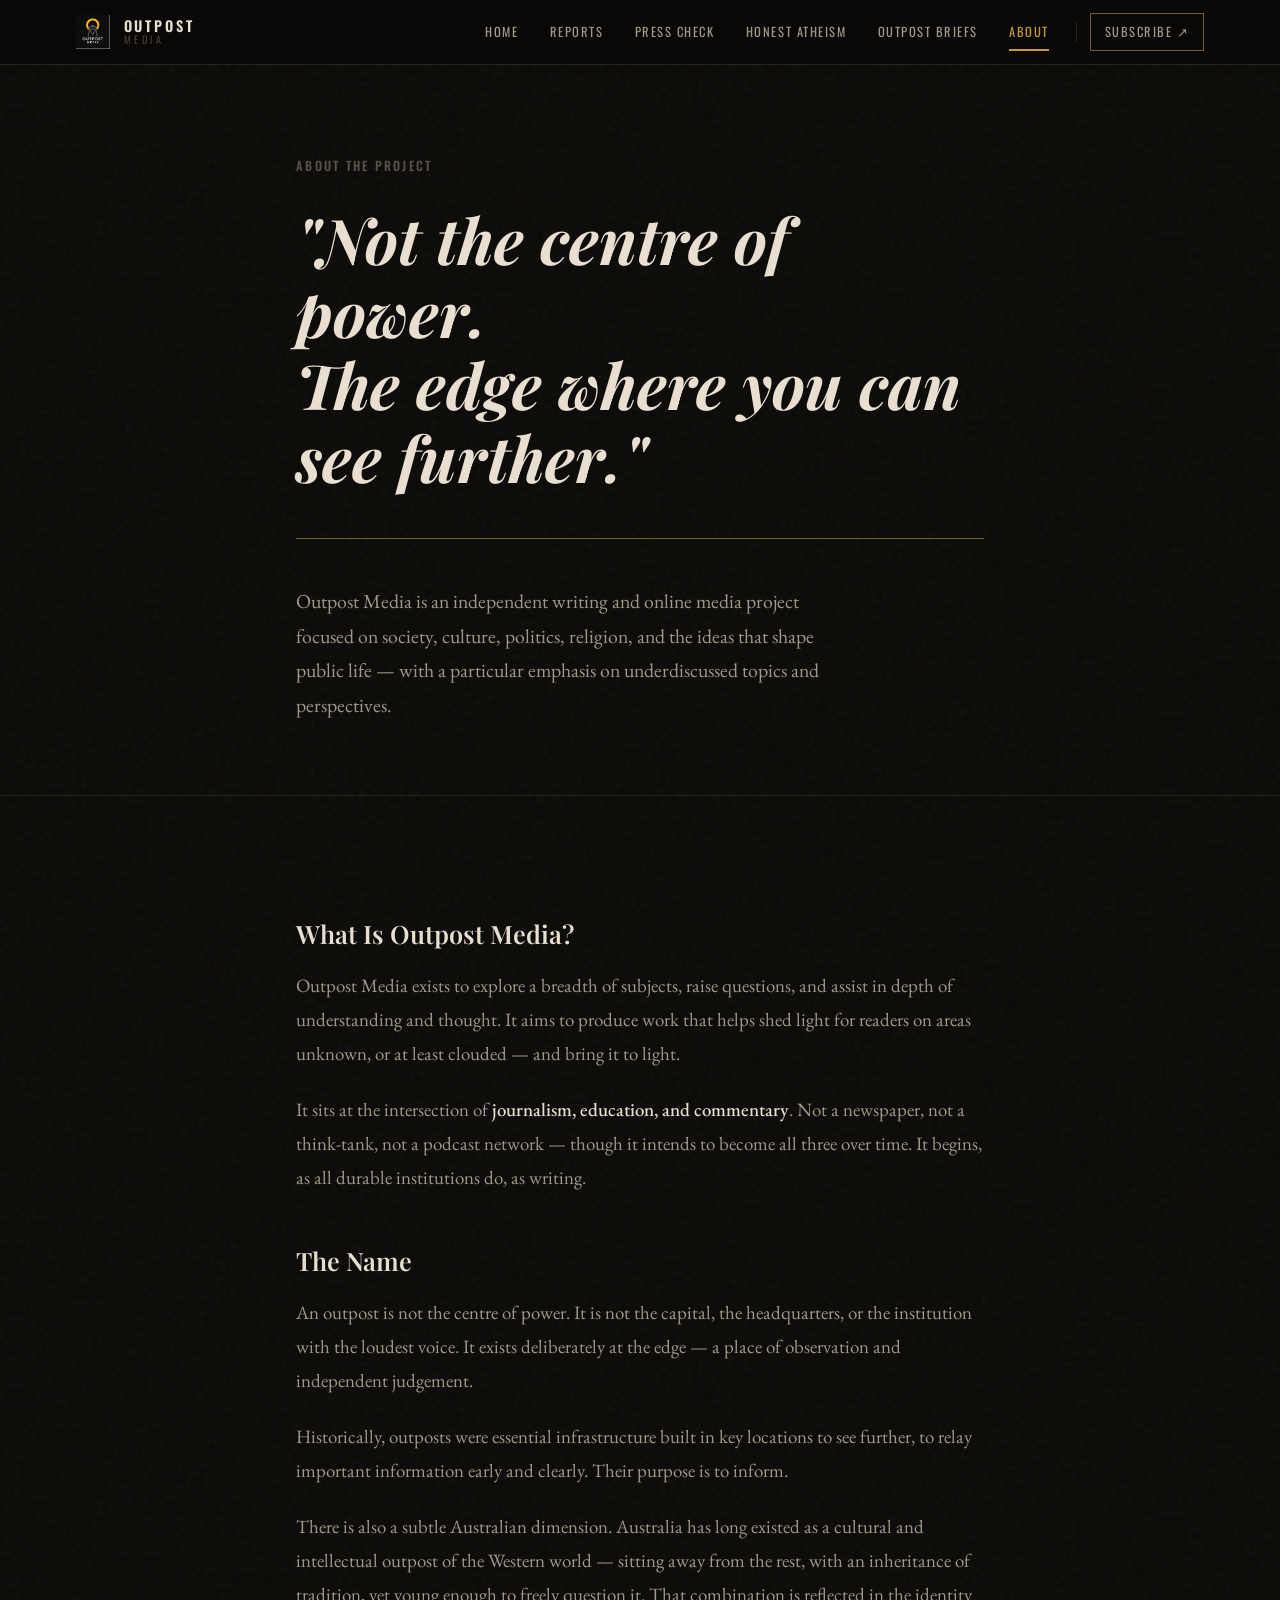
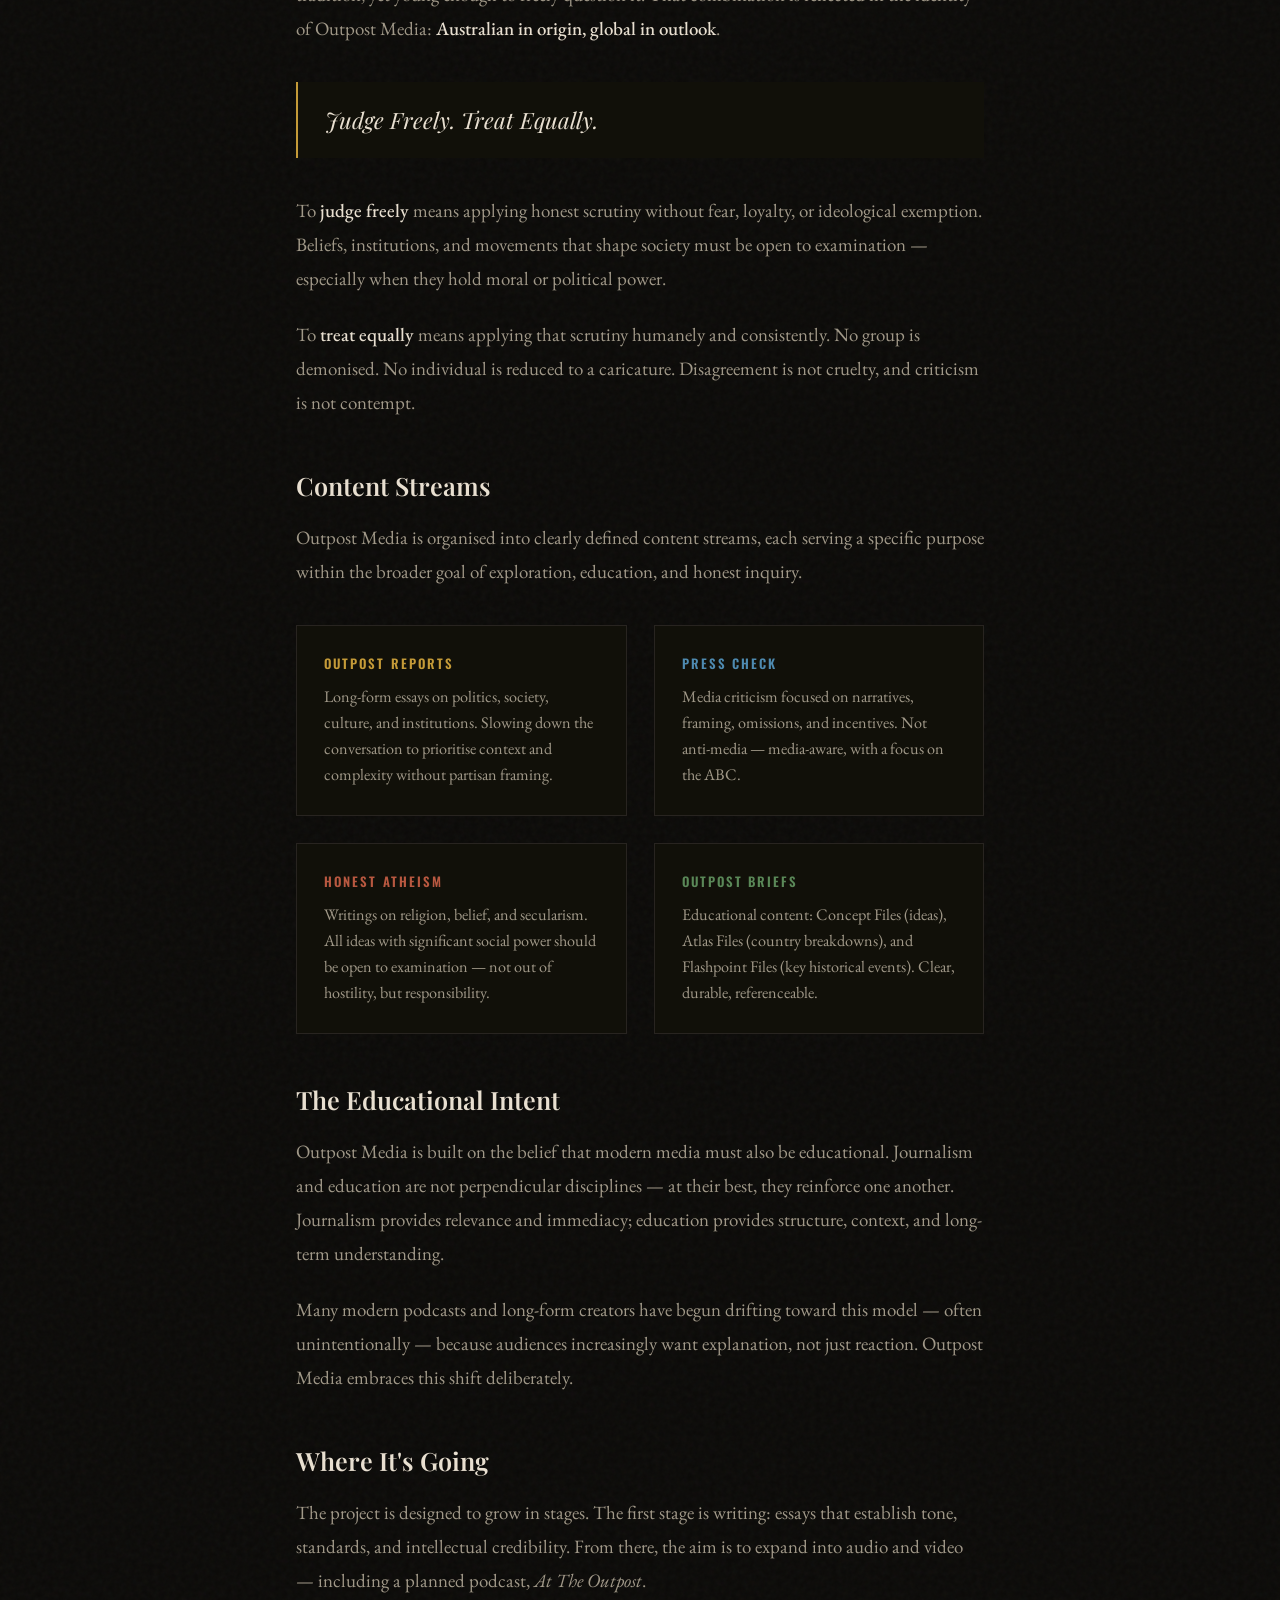
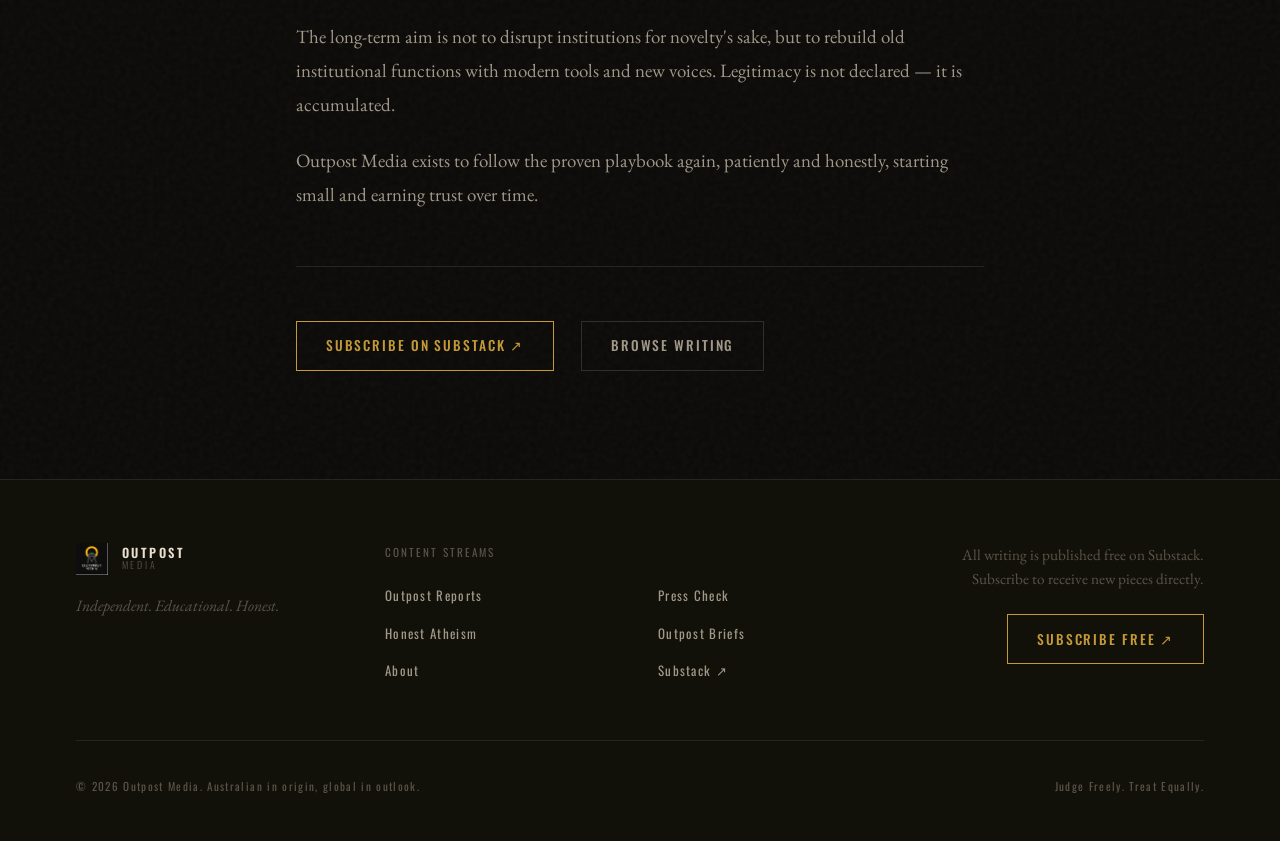
==== about.html @ ff12e026 "Add files via upload" ====
<!DOCTYPE html>
<html lang="en">
<head>
  <meta charset="UTF-8">
  <meta name="viewport" content="width=device-width, initial-scale=1.0">
  <title>About — Outpost Media</title>
  <meta name="description" content="Outpost Media is an independent Australian writing project at the intersection of journalism, education, and commentary.">
  <link rel="icon" href="logo.png" type="image/png">
  <link rel="stylesheet" href="style.css">
</head>
<body data-page="about">

  <header id="site-nav"></header>

  <!-- ── ABOUT HERO ── -->
  <section class="about-hero">
    <div class="content-container">
      <p class="eyebrow fade-up" style="margin-bottom:1.5rem">About the Project</p>
      <h1 class="fade-up fade-up-1">"Not the centre of power.<br>The edge where you can<br>see further."</h1>
      <hr class="rule rule-gold fade-up fade-up-2">
      <p class="fade-up fade-up-2" style="font-size:1.1rem;color:var(--text-dim);line-height:1.75;max-width:560px">
        Outpost Media is an independent writing and online media project focused on society, culture, politics, religion, and the ideas that shape public life — with a particular emphasis on underdiscussed topics and perspectives.
      </p>
    </div>
  </section>

  <!-- ── ABOUT BODY ── -->
  <article class="about-body">
    <div class="content-container">

      <h2>What Is Outpost Media?</h2>
      <p>
        Outpost Media exists to explore a breadth of subjects, raise questions, and assist in depth of understanding and thought. It aims to produce work that helps shed light for readers on areas unknown, or at least clouded — and bring it to light.
      </p>
      <p>
        It sits at the intersection of <strong>journalism, education, and commentary</strong>. Not a newspaper, not a think-tank, not a podcast network — though it intends to become all three over time. It begins, as all durable institutions do, as writing.
      </p>

      <h2>The Name</h2>
      <p>
        An outpost is not the centre of power. It is not the capital, the headquarters, or the institution with the loudest voice. It exists deliberately at the edge — a place of observation and independent judgement.
      </p>
      <p>
        Historically, outposts were essential infrastructure built in key locations to see further, to relay important information early and clearly. Their purpose is to inform.
      </p>
      <p>
        There is also a subtle Australian dimension. Australia has long existed as a cultural and intellectual outpost of the Western world — sitting away from the rest, with an inheritance of tradition, yet young enough to freely question it. That combination is reflected in the identity of Outpost Media: <strong>Australian in origin, global in outlook</strong>.
      </p>

      <div class="about-principle">
        <p>Judge Freely. Treat Equally.</p>
      </div>

      <p>
        To <strong>judge freely</strong> means applying honest scrutiny without fear, loyalty, or ideological exemption. Beliefs, institutions, and movements that shape society must be open to examination — especially when they hold moral or political power.
      </p>
      <p>
        To <strong>treat equally</strong> means applying that scrutiny humanely and consistently. No group is demonised. No individual is reduced to a caricature. Disagreement is not cruelty, and criticism is not contempt.
      </p>

      <h2>Content Streams</h2>
      <p>Outpost Media is organised into clearly defined content streams, each serving a specific purpose within the broader goal of exploration, education, and honest inquiry.</p>

      <div class="about-streams-grid">
        <div class="about-stream-card">
          <h3 style="color:var(--reports)">Outpost Reports</h3>
          <p>Long-form essays on politics, society, culture, and institutions. Slowing down the conversation to prioritise context and complexity without partisan framing.</p>
        </div>
        <div class="about-stream-card">
          <h3 style="color:var(--presscheck)">Press Check</h3>
          <p>Media criticism focused on narratives, framing, omissions, and incentives. Not anti-media — media-aware, with a focus on the ABC.</p>
        </div>
        <div class="about-stream-card">
          <h3 style="color:var(--atheism)">Honest Atheism</h3>
          <p>Writings on religion, belief, and secularism. All ideas with significant social power should be open to examination — not out of hostility, but responsibility.</p>
        </div>
        <div class="about-stream-card">
          <h3 style="color:var(--briefs)">Outpost Briefs</h3>
          <p>Educational content: Concept Files (ideas), Atlas Files (country breakdowns), and Flashpoint Files (key historical events). Clear, durable, referenceable.</p>
        </div>
      </div>

      <h2>The Educational Intent</h2>
      <p>
        Outpost Media is built on the belief that modern media must also be educational. Journalism and education are not perpendicular disciplines — at their best, they reinforce one another. Journalism provides relevance and immediacy; education provides structure, context, and long-term understanding.
      </p>
      <p>
        Many modern podcasts and long-form creators have begun drifting toward this model — often unintentionally — because audiences increasingly want explanation, not just reaction. Outpost Media embraces this shift deliberately.
      </p>

      <h2>Where It's Going</h2>
      <p>
        The project is designed to grow in stages. The first stage is writing: essays that establish tone, standards, and intellectual credibility. From there, the aim is to expand into audio and video — including a planned podcast, <em>At The Outpost</em>.
      </p>
      <p>
        The long-term aim is not to disrupt institutions for novelty's sake, but to rebuild old institutional functions with modern tools and new voices. Legitimacy is not declared — it is accumulated.
      </p>
      <p>
        Outpost Media exists to follow the proven playbook again, patiently and honestly, starting small and earning trust over time.
      </p>

      <hr class="rule" style="margin:3rem 0">

      <div style="display:flex;gap:1.5rem;flex-wrap:wrap">
        <a href="https://outpostmedia.substack.com" class="btn btn-gold" target="_blank" rel="noopener">Subscribe on Substack ↗</a>
        <a href="index.html" class="btn">Browse Writing</a>
      </div>

    </div>
  </article>

  <footer id="site-footer"></footer>

  <script src="app.js"></script>
</body>
</html>
---- style.css ----
@import url('https://fonts.googleapis.com/css2?family=Playfair+Display:ital,wght@0,400;0,600;0,700;0,900;1,400;1,600&family=EB+Garamond:ital,wght@0,400;0,500;1,400&family=Oswald:wght@300;400;500;600&display=swap');

/* ============================
   CSS CUSTOM PROPERTIES
   ============================ */
:root {
  --bg:           #0a0907;
  --surface:      #111009;
  --surface-2:    #18160e;
  --border:       #282420;
  --border-light: #332f28;

  --text:         #e8dfd0;
  --text-dim:     #a09888;
  --text-muted:   #5a5448;

  --gold:         #c49a38;
  --gold-light:   #e0b85a;
  --gold-dark:    #7a6020;

  /* Stream accent colours */
  --reports:    #c49a38;
  --presscheck: #4e8ab0;
  --atheism:    #b85840;
  --briefs:     #5a8858;

  --font-display: 'Playfair Display', Georgia, serif;
  --font-body:    'EB Garamond', Georgia, serif;
  --font-ui:      'Oswald', 'Arial Narrow', sans-serif;

  --max-w: 1200px;
  --content-w: 760px;

  --transition: 0.22s ease;
}

/* ============================
   RESET & BASE
   ============================ */
*, *::before, *::after { box-sizing: border-box; margin: 0; padding: 0; }

html { font-size: 18px; scroll-behavior: smooth; }

body {
  background: var(--bg);
  color: var(--text);
  font-family: var(--font-body);
  font-size: 1rem;
  line-height: 1.7;
  -webkit-font-smoothing: antialiased;
  min-height: 100vh;
  /* Subtle grain texture */
  background-image: url("data:image/svg+xml,%3Csvg viewBox='0 0 256 256' xmlns='http://www.w3.org/2000/svg'%3E%3Cfilter id='noise'%3E%3CfeTurbulence type='fractalNoise' baseFrequency='0.9' numOctaves='4' stitchTiles='stitch'/%3E%3C/filter%3E%3Crect width='100%25' height='100%25' filter='url(%23noise)' opacity='0.04'/%3E%3C/svg%3E");
}

a { color: inherit; text-decoration: none; transition: color var(--transition); }
img { display: block; max-width: 100%; }
ul { list-style: none; }

/* ============================
   UTILITY
   ============================ */
.container { max-width: var(--max-w); margin: 0 auto; padding: 0 2rem; }
.content-container { max-width: var(--content-w); margin: 0 auto; padding: 0 2rem; }

.eyebrow {
  font-family: var(--font-ui);
  font-size: 0.7rem;
  font-weight: 500;
  letter-spacing: 0.18em;
  text-transform: uppercase;
  color: var(--text-muted);
}

.rule { border: none; border-top: 1px solid var(--border); margin: 2.5rem 0; }
.rule-gold { border-color: var(--gold-dark); }

.stream-tag {
  font-family: var(--font-ui);
  font-size: 0.65rem;
  font-weight: 500;
  letter-spacing: 0.14em;
  text-transform: uppercase;
  padding: 0.25rem 0.6rem;
  border: 1px solid currentColor;
  display: inline-block;
}

.btn {
  font-family: var(--font-ui);
  font-size: 0.75rem;
  font-weight: 500;
  letter-spacing: 0.14em;
  text-transform: uppercase;
  padding: 0.7rem 1.6rem;
  border: 1px solid var(--border-light);
  color: var(--text-dim);
  display: inline-block;
  transition: all var(--transition);
  cursor: pointer;
  background: none;
}
.btn:hover { border-color: var(--gold); color: var(--gold); }

.btn-gold {
  border-color: var(--gold);
  color: var(--gold);
}
.btn-gold:hover { background: var(--gold); color: var(--bg); }

/* ============================
   NAVIGATION
   ============================ */
#site-nav {
  position: sticky;
  top: 0;
  z-index: 100;
  background: rgba(10, 9, 7, 0.94);
  backdrop-filter: blur(12px);
  -webkit-backdrop-filter: blur(12px);
  border-bottom: 1px solid var(--border);
}

.nav-inner {
  display: flex;
  align-items: center;
  justify-content: space-between;
  height: 64px;
  max-width: var(--max-w);
  margin: 0 auto;
  padding: 0 2rem;
}

.nav-logo {
  display: flex;
  align-items: center;
  gap: 0.75rem;
  flex-shrink: 0;
}

.nav-logo img {
  height: 34px;
  width: auto;
}

.nav-wordmark {
  font-family: var(--font-ui);
  font-size: 0.8rem;
  font-weight: 600;
  letter-spacing: 0.2em;
  text-transform: uppercase;
  color: var(--text);
  line-height: 1.1;
}
.nav-wordmark span {
  display: block;
  font-weight: 300;
  letter-spacing: 0.35em;
  font-size: 0.58rem;
  color: var(--text-muted);
}

.nav-links {
  display: flex;
  align-items: center;
  gap: 0.25rem;
}

.nav-links a {
  font-family: var(--font-ui);
  font-size: 0.7rem;
  font-weight: 400;
  letter-spacing: 0.12em;
  text-transform: uppercase;
  color: var(--text-dim);
  padding: 0.4rem 0.75rem;
  transition: color var(--transition);
  position: relative;
}
.nav-links a:hover,
.nav-links a.active { color: var(--gold); }

.nav-links a.active::after {
  content: '';
  position: absolute;
  bottom: -1px;
  left: 0.75rem;
  right: 0.75rem;
  height: 2px;
  background: var(--gold);
}

.nav-divider {
  width: 1px;
  height: 20px;
  background: var(--border);
  margin: 0 0.5rem;
}

.nav-substack {
  font-family: var(--font-ui);
  font-size: 0.65rem;
  font-weight: 500;
  letter-spacing: 0.14em;
  text-transform: uppercase;
  color: var(--gold);
  border: 1px solid var(--gold-dark);
  padding: 0.35rem 0.9rem;
  transition: all var(--transition);
}
.nav-substack:hover { background: var(--gold); color: var(--bg); }

/* Mobile nav */
.nav-hamburger {
  display: none;
  flex-direction: column;
  gap: 5px;
  cursor: pointer;
  padding: 0.5rem;
  background: none;
  border: none;
}
.nav-hamburger span {
  display: block;
  width: 22px;
  height: 1.5px;
  background: var(--text-dim);
  transition: all var(--transition);
}

.nav-mobile {
  display: none;
  flex-direction: column;
  border-top: 1px solid var(--border);
  padding: 1rem 2rem;
  background: var(--bg);
}
.nav-mobile a {
  font-family: var(--font-ui);
  font-size: 0.8rem;
  letter-spacing: 0.12em;
  text-transform: uppercase;
  color: var(--text-dim);
  padding: 0.7rem 0;
  border-bottom: 1px solid var(--border);
  display: block;
  transition: color var(--transition);
}
.nav-mobile a:hover { color: var(--gold); }
.nav-mobile.open { display: flex; }

@media (max-width: 860px) {
  .nav-links, .nav-divider, .nav-substack { display: none; }
  .nav-hamburger { display: flex; }
}

/* ============================
   PAGE HEADER (stream pages)
   ============================ */
.page-header {
  padding: 5rem 0 3.5rem;
  border-bottom: 1px solid var(--border);
  position: relative;
  overflow: hidden;
}

.page-header::before {
  content: '';
  position: absolute;
  top: 0; left: 0; right: 0; bottom: 0;
  background: radial-gradient(ellipse 60% 100% at 80% 50%, rgba(196, 154, 56, 0.06) 0%, transparent 70%);
  pointer-events: none;
}

.page-header .stream-color-bar {
  width: 3px;
  height: 48px;
  margin-bottom: 1.5rem;
}

.page-header h1 {
  font-family: var(--font-display);
  font-size: clamp(2.2rem, 5vw, 3.5rem);
  font-weight: 700;
  line-height: 1.1;
  margin-bottom: 1rem;
  color: var(--text);
}

.page-header p {
  font-size: 1.05rem;
  color: var(--text-dim);
  max-width: 560px;
  line-height: 1.6;
}

/* ============================
   HERO (homepage)
   ============================ */
.hero {
  padding: 4rem 0 0;
  border-bottom: 1px solid var(--border);
  position: relative;
  overflow: hidden;
}

.hero::before {
  content: '';
  position: absolute;
  top: 0; left: 0; right: 0; bottom: 0;
  background:
    radial-gradient(ellipse 50% 80% at 90% 40%, rgba(196, 154, 56, 0.07) 0%, transparent 70%),
    radial-gradient(ellipse 30% 50% at 10% 80%, rgba(196, 154, 56, 0.04) 0%, transparent 60%);
  pointer-events: none;
}

.hero-inner {
  display: grid;
  grid-template-columns: 1fr 1fr;
  gap: 4rem;
  align-items: end;
  padding-bottom: 3.5rem;
}

.hero-text {}

.hero-date {
  font-family: var(--font-ui);
  font-size: 0.65rem;
  letter-spacing: 0.2em;
  text-transform: uppercase;
  color: var(--text-muted);
  margin-bottom: 1.5rem;
  display: flex;
  align-items: center;
  gap: 1rem;
}
.hero-date::before {
  content: '';
  display: block;
  width: 24px;
  height: 1px;
  background: var(--gold);
}

.hero-headline {
  font-family: var(--font-display);
  font-size: clamp(2.4rem, 5vw, 4rem);
  font-weight: 700;
  line-height: 1.1;
  margin-bottom: 1.25rem;
  letter-spacing: -0.01em;
}

.hero-sub {
  font-size: 1.1rem;
  color: var(--text-dim);
  line-height: 1.65;
  max-width: 480px;
  margin-bottom: 2rem;
}

.hero-meta {
  display: flex;
  align-items: center;
  gap: 1.5rem;
  flex-wrap: wrap;
}

.hero-visual {
  position: relative;
  align-self: stretch;
  display: flex;
  align-items: flex-end;
  justify-content: center;
}

.hero-streams {
  display: flex;
  flex-direction: column;
  gap: 0.75rem;
  width: 100%;
}

.hero-stream-card {
  display: flex;
  align-items: center;
  gap: 1rem;
  padding: 1rem 1.25rem;
  border: 1px solid var(--border);
  background: var(--surface);
  transition: all var(--transition);
  cursor: pointer;
}
.hero-stream-card:hover {
  border-color: var(--border-light);
  background: var(--surface-2);
  transform: translateX(4px);
}

.hero-stream-dot {
  width: 8px;
  height: 8px;
  border-radius: 50%;
  flex-shrink: 0;
}

.hero-stream-label {
  font-family: var(--font-ui);
  font-size: 0.72rem;
  letter-spacing: 0.14em;
  text-transform: uppercase;
  color: var(--text-dim);
  flex: 1;
}

.hero-stream-count {
  font-family: var(--font-ui);
  font-size: 0.65rem;
  letter-spacing: 0.1em;
  color: var(--text-muted);
}

@media (max-width: 768px) {
  .hero-inner { grid-template-columns: 1fr; gap: 2.5rem; padding-bottom: 2.5rem; }
  .hero-visual { display: none; }
}

/* ============================
   ARTICLES GRID
   ============================ */
.articles-section { padding: 3.5rem 0; }

.section-header {
  display: flex;
  align-items: baseline;
  justify-content: space-between;
  margin-bottom: 2rem;
  padding-bottom: 1rem;
  border-bottom: 1px solid var(--border);
}

.section-title {
  font-family: var(--font-ui);
  font-size: 0.7rem;
  font-weight: 500;
  letter-spacing: 0.2em;
  text-transform: uppercase;
  color: var(--text-muted);
  display: flex;
  align-items: center;
  gap: 0.75rem;
}
.section-title::before {
  content: '';
  display: block;
  width: 18px;
  height: 1px;
}

.section-title.reports::before { background: var(--reports); }
.section-title.presscheck::before { background: var(--presscheck); }
.section-title.atheism::before { background: var(--atheism); }
.section-title.briefs::before { background: var(--briefs); }
.section-title.all::before { background: var(--gold); }

.section-link {
  font-family: var(--font-ui);
  font-size: 0.65rem;
  letter-spacing: 0.12em;
  text-transform: uppercase;
  color: var(--text-muted);
  transition: color var(--transition);
}
.section-link:hover { color: var(--gold); }

/* Article Cards */
.articles-grid {
  display: grid;
  grid-template-columns: repeat(3, 1fr);
  gap: 0;
  border: 1px solid var(--border);
}

.articles-grid.two-col {
  grid-template-columns: repeat(2, 1fr);
}

.article-card {
  padding: 1.75rem;
  border-right: 1px solid var(--border);
  border-bottom: 1px solid var(--border);
  transition: background var(--transition);
  display: flex;
  flex-direction: column;
}
.article-card:hover { background: var(--surface); }
.articles-grid .article-card:nth-child(3n) { border-right: none; }
.articles-grid.two-col .article-card:nth-child(2n) { border-right: none; }

.article-card-top {
  display: flex;
  align-items: center;
  justify-content: space-between;
  margin-bottom: 1rem;
}

.article-date {
  font-family: var(--font-ui);
  font-size: 0.6rem;
  letter-spacing: 0.12em;
  color: var(--text-muted);
  text-transform: uppercase;
}

.article-thumb {
  width: 100%;
  aspect-ratio: 16/9;
  object-fit: cover;
  margin-bottom: 1.25rem;
  filter: brightness(0.85) saturate(0.7);
  transition: filter var(--transition);
}
.article-card:hover .article-thumb { filter: brightness(0.95) saturate(0.85); }

.article-title {
  font-family: var(--font-display);
  font-size: 1.15rem;
  font-weight: 600;
  line-height: 1.3;
  color: var(--text);
  margin-bottom: 0.6rem;
  flex: 1;
  transition: color var(--transition);
}
.article-card:hover .article-title { color: var(--gold-light); }

.article-excerpt {
  font-size: 0.88rem;
  color: var(--text-dim);
  line-height: 1.6;
  margin-bottom: 1.25rem;
  display: -webkit-box;
  -webkit-line-clamp: 3;
  -webkit-box-orient: vertical;
  overflow: hidden;
}

.article-footer {
  display: flex;
  align-items: center;
  justify-content: space-between;
  margin-top: auto;
  padding-top: 1rem;
  border-top: 1px solid var(--border);
}

.article-read-link {
  font-family: var(--font-ui);
  font-size: 0.62rem;
  letter-spacing: 0.14em;
  text-transform: uppercase;
  color: var(--text-muted);
  transition: color var(--transition);
  display: flex;
  align-items: center;
  gap: 0.5rem;
}
.article-read-link::after { content: '→'; }
.article-card:hover .article-read-link { color: var(--gold); }

/* Large feature card (first on homepage) */
.article-card.featured {
  grid-column: 1 / -1;
  display: grid;
  grid-template-columns: 1fr 1fr;
  gap: 2rem;
  align-items: start;
  border-right: none;
}
.article-card.featured .article-thumb {
  aspect-ratio: 3/2;
  margin-bottom: 0;
}
.article-card.featured .article-title {
  font-size: 1.65rem;
}

/* Loading / Empty states */
.loading-state {
  grid-column: 1 / -1;
  padding: 3rem;
  text-align: center;
  color: var(--text-muted);
  font-family: var(--font-ui);
  font-size: 0.7rem;
  letter-spacing: 0.14em;
  text-transform: uppercase;
}

.loading-dots::after {
  content: '';
  animation: dots 1.4s infinite;
}
@keyframes dots {
  0%, 20%  { content: ''; }
  40%       { content: '.'; }
  60%       { content: '..'; }
  80%, 100% { content: '...'; }
}

@media (max-width: 900px) {
  .articles-grid { grid-template-columns: repeat(2, 1fr); }
  .articles-grid .article-card:nth-child(3n) { border-right: 1px solid var(--border); }
  .articles-grid .article-card:nth-child(2n) { border-right: none; }
  .article-card.featured { grid-template-columns: 1fr; }
  .article-card.featured .article-title { font-size: 1.3rem; }
}

@media (max-width: 560px) {
  .articles-grid, .articles-grid.two-col { grid-template-columns: 1fr; }
  .articles-grid .article-card { border-right: none; }
}

/* ============================
   STREAM PAGES - Full grid
   ============================ */
.stream-articles {
  padding: 3rem 0 5rem;
}

.stream-articles .articles-grid {
  grid-template-columns: repeat(2, 1fr);
}
.stream-articles .articles-grid .article-card:nth-child(3n) { border-right: 1px solid var(--border); }
.stream-articles .articles-grid .article-card:nth-child(2n) { border-right: none; }
.stream-articles .articles-grid .article-card { border-bottom: 1px solid var(--border); }

/* Outpost Briefs tabs */
.briefs-tabs {
  display: flex;
  gap: 0;
  border: 1px solid var(--border);
  margin-bottom: 2.5rem;
  border-bottom: none;
}

.briefs-tab {
  flex: 1;
  padding: 0.9rem 1rem;
  font-family: var(--font-ui);
  font-size: 0.7rem;
  font-weight: 500;
  letter-spacing: 0.14em;
  text-transform: uppercase;
  color: var(--text-muted);
  cursor: pointer;
  border: none;
  border-right: 1px solid var(--border);
  border-bottom: 2px solid transparent;
  background: var(--surface);
  text-align: center;
  transition: all var(--transition);
}
.briefs-tab:last-child { border-right: none; }
.briefs-tab:hover { color: var(--text-dim); background: var(--surface-2); }
.briefs-tab.active {
  color: var(--briefs);
  background: var(--bg);
  border-bottom-color: var(--briefs);
}

/* ============================
   HOMEPAGE STREAM SECTIONS
   ============================ */
.home-stream {
  padding: 3rem 0;
  border-bottom: 1px solid var(--border);
}
.home-stream:last-child { border-bottom: none; }

/* ============================
   ABOUT PAGE
   ============================ */
.about-hero {
  padding: 5rem 0 4rem;
  border-bottom: 1px solid var(--border);
}

.about-hero h1 {
  font-family: var(--font-display);
  font-size: clamp(2rem, 5vw, 3.5rem);
  font-weight: 700;
  line-height: 1.15;
  margin-bottom: 1.5rem;
  font-style: italic;
}

.about-body {
  padding: 4rem 0 6rem;
}

.about-body h2 {
  font-family: var(--font-display);
  font-size: 1.4rem;
  font-weight: 600;
  margin: 2.5rem 0 0.75rem;
  color: var(--text);
}

.about-body p {
  font-size: 1.05rem;
  line-height: 1.8;
  color: var(--text-dim);
  margin-bottom: 1.2rem;
}

.about-body strong { color: var(--text); font-weight: 500; }

.about-principle {
  border-left: 2px solid var(--gold);
  padding: 1rem 1.5rem;
  margin: 2rem 0;
  background: var(--surface);
}

.about-principle p {
  font-family: var(--font-display);
  font-size: 1.25rem;
  font-style: italic;
  color: var(--text);
  margin: 0;
}

.about-streams-grid {
  display: grid;
  grid-template-columns: repeat(2, 1fr);
  gap: 1.5rem;
  margin: 2rem 0;
}

.about-stream-card {
  padding: 1.5rem;
  border: 1px solid var(--border);
  background: var(--surface);
}

.about-stream-card h3 {
  font-family: var(--font-ui);
  font-size: 0.72rem;
  font-weight: 600;
  letter-spacing: 0.16em;
  text-transform: uppercase;
  margin-bottom: 0.5rem;
}

.about-stream-card p {
  font-size: 0.9rem;
  margin: 0;
  line-height: 1.6;
}

@media (max-width: 600px) {
  .about-streams-grid { grid-template-columns: 1fr; }
}

/* ============================
   FOOTER
   ============================ */
#site-footer {
  border-top: 1px solid var(--border);
  padding: 3.5rem 0 2.5rem;
  background: var(--surface);
}

.footer-inner {
  display: grid;
  grid-template-columns: 1fr 2fr 1fr;
  gap: 3rem;
  margin-bottom: 3rem;
}

.footer-brand {}

.footer-logo {
  display: flex;
  align-items: center;
  gap: 0.75rem;
  margin-bottom: 1rem;
}
.footer-logo img { height: 32px; }
.footer-logo-text {
  font-family: var(--font-ui);
  font-size: 0.7rem;
  font-weight: 600;
  letter-spacing: 0.2em;
  text-transform: uppercase;
  line-height: 1.1;
}
.footer-logo-text span {
  display: block;
  font-weight: 300;
  letter-spacing: 0.3em;
  font-size: 0.55rem;
  color: var(--text-muted);
}

.footer-tagline {
  font-size: 0.88rem;
  color: var(--text-muted);
  line-height: 1.6;
  font-style: italic;
}

.footer-links {}
.footer-links-title {
  font-family: var(--font-ui);
  font-size: 0.62rem;
  letter-spacing: 0.18em;
  text-transform: uppercase;
  color: var(--text-muted);
  margin-bottom: 1rem;
}
.footer-links ul {
  display: grid;
  grid-template-columns: 1fr 1fr;
  gap: 0.4rem 2rem;
}
.footer-links a {
  font-family: var(--font-ui);
  font-size: 0.72rem;
  letter-spacing: 0.1em;
  color: var(--text-dim);
  transition: color var(--transition);
}
.footer-links a:hover { color: var(--gold); }

.footer-substack {
  text-align: right;
}
.footer-substack p {
  font-size: 0.85rem;
  color: var(--text-muted);
  line-height: 1.6;
  margin-bottom: 1.25rem;
}

.footer-bottom {
  padding-top: 2rem;
  border-top: 1px solid var(--border);
  display: flex;
  align-items: center;
  justify-content: space-between;
}
.footer-bottom p {
  font-family: var(--font-ui);
  font-size: 0.62rem;
  letter-spacing: 0.12em;
  color: var(--text-muted);
}

@media (max-width: 768px) {
  .footer-inner { grid-template-columns: 1fr; gap: 2rem; }
  .footer-substack { text-align: left; }
  .footer-bottom { flex-direction: column; gap: 0.5rem; text-align: center; }
}

/* ============================
   ANIMATIONS
   ============================ */
@keyframes fadeUp {
  from { opacity: 0; transform: translateY(18px); }
  to   { opacity: 1; transform: translateY(0); }
}

.fade-up {
  animation: fadeUp 0.5s ease both;
}

.fade-up-1 { animation-delay: 0.05s; }
.fade-up-2 { animation-delay: 0.12s; }
.fade-up-3 { animation-delay: 0.2s; }
.fade-up-4 { animation-delay: 0.28s; }
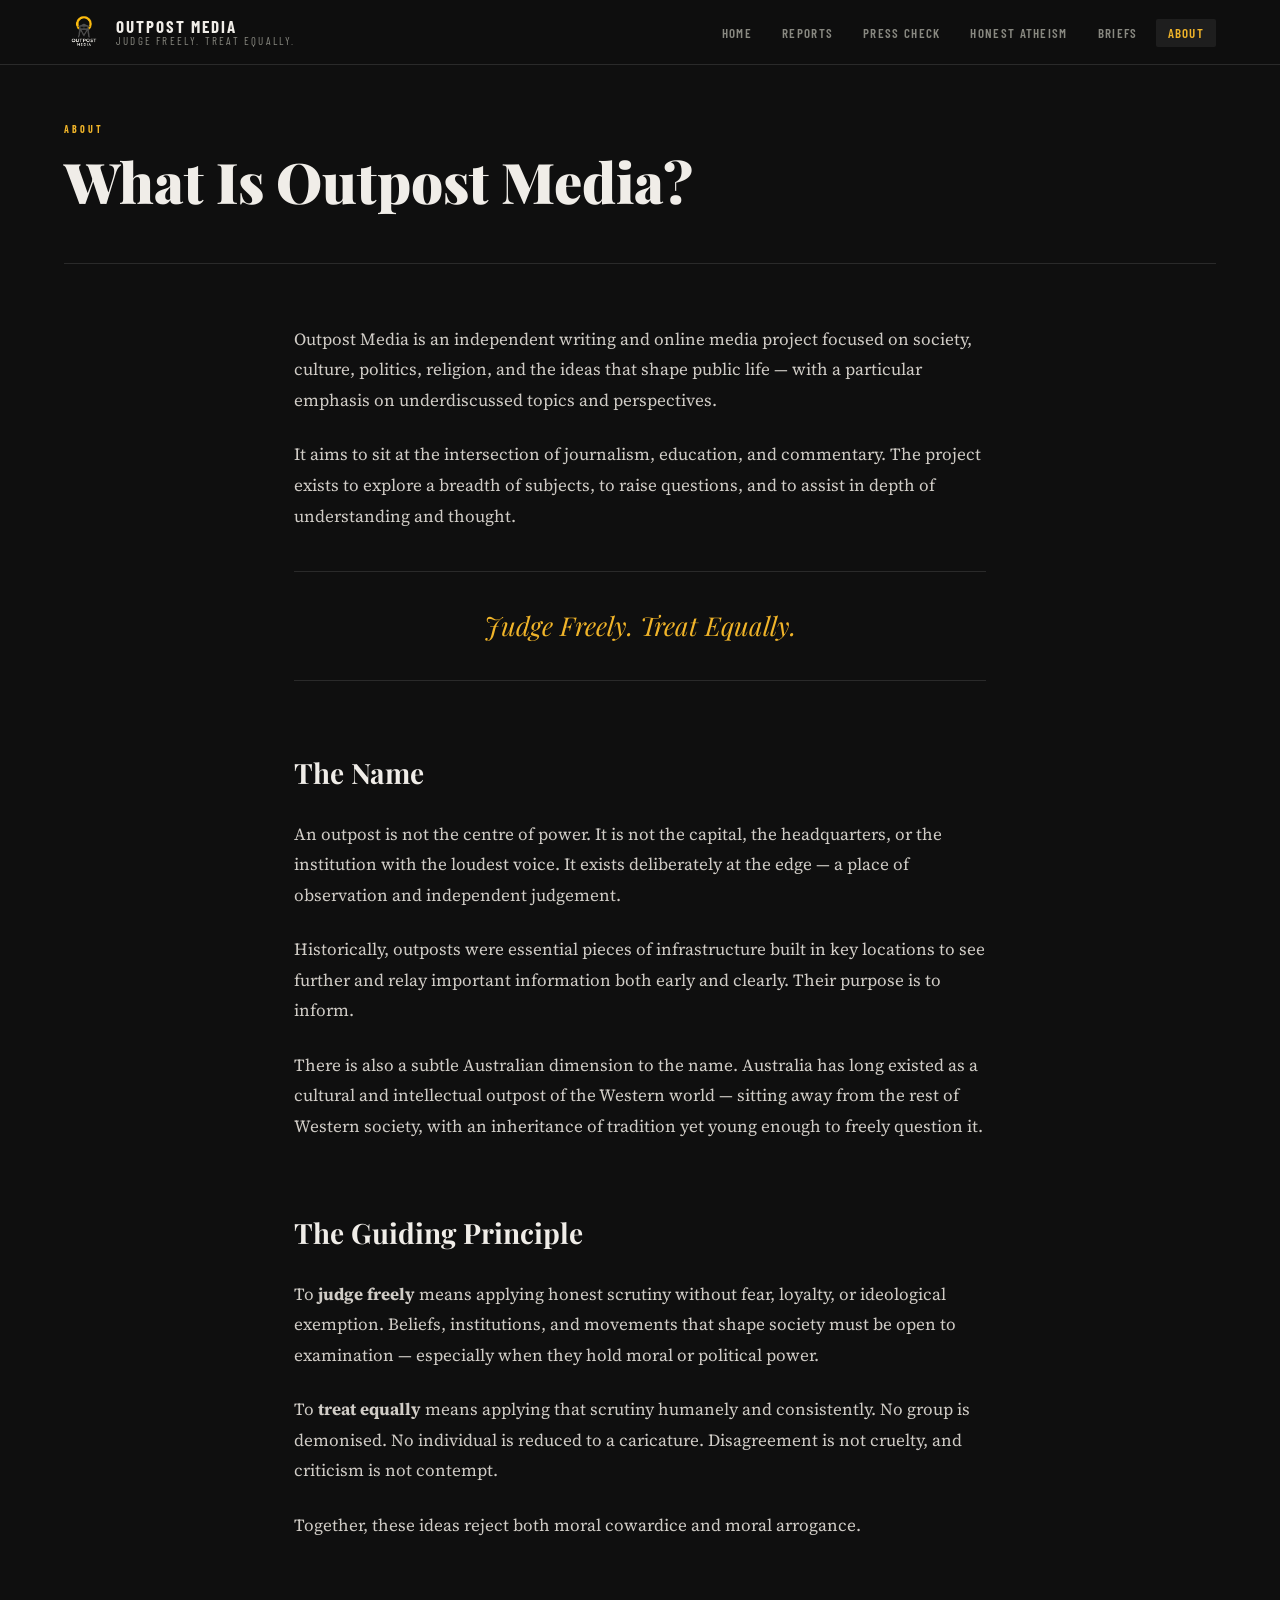
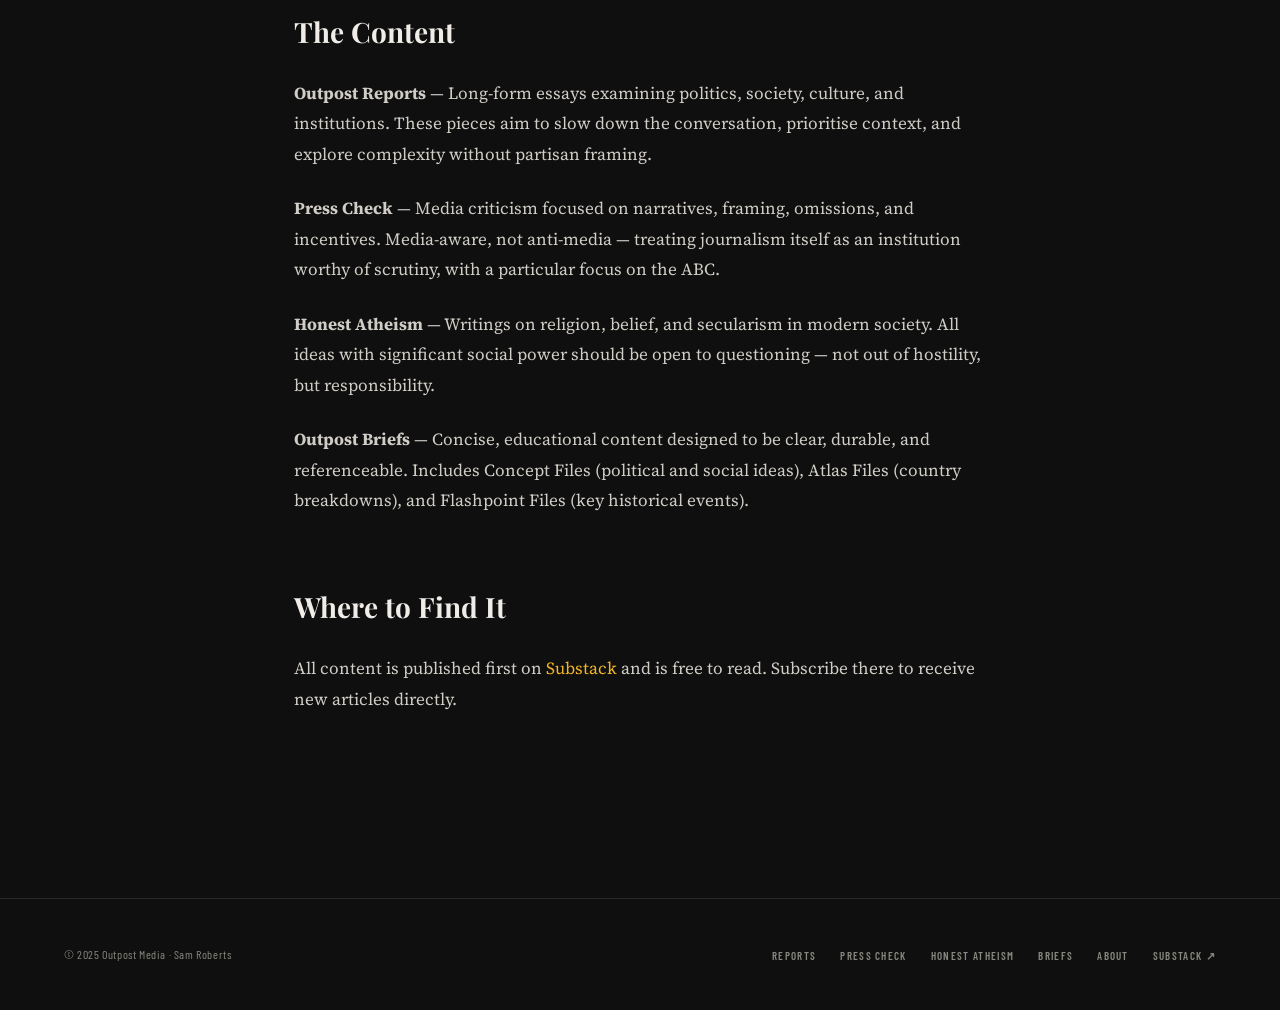
==== commit 5a19ddd8: "Add files via upload" ====
--- a/about.html
+++ b/about.html
@@ -4,113 +4,97 @@
   <meta charset="UTF-8">
   <meta name="viewport" content="width=device-width, initial-scale=1.0">
   <title>About — Outpost Media</title>
-  <meta name="description" content="Outpost Media is an independent Australian writing project at the intersection of journalism, education, and commentary.">
-  <link rel="icon" href="logo.png" type="image/png">
-  <link rel="stylesheet" href="style.css">
+  <meta name="description" content="Outpost Media is an independent Australian writing project. Australian in origin, global in outlook, deliberately independent in tone.">
+  <link rel="stylesheet" href="styles.css">
+  <link rel="icon" type="image/png" href="logo.png">
 </head>
 <body data-page="about">
 
-  <header id="site-nav"></header>
+  <nav class="site-nav">
+    <div class="nav-inner">
+      <a href="index.html" class="nav-logo">
+        <img src="logo.png" alt="Outpost Media">
+        <div class="nav-logo-text">
+          Outpost Media
+          <span>Judge Freely. Treat Equally.</span>
+        </div>
+      </a>
+      <button class="nav-toggle" id="nav-toggle" aria-label="Toggle navigation">
+        <span></span><span></span><span></span>
+      </button>
+      <ul class="nav-links" id="nav-links">
+        <li><a href="index.html">Home</a></li>
+        <li><a href="outpost-reports.html">Reports</a></li>
+        <li><a href="press-check.html">Press Check</a></li>
+        <li><a href="honest-atheism.html">Honest Atheism</a></li>
+        <li><a href="outpost-briefs.html">Briefs</a></li>
+        <li><a href="about.html">About</a></li>
+      </ul>
+    </div>
+  </nav>
 
-  <!-- ── ABOUT HERO ── -->
-  <section class="about-hero">
-    <div class="content-container">
-      <p class="eyebrow fade-up" style="margin-bottom:1.5rem">About the Project</p>
-      <h1 class="fade-up fade-up-1">"Not the centre of power.<br>The edge where you can<br>see further."</h1>
-      <hr class="rule rule-gold fade-up fade-up-2">
-      <p class="fade-up fade-up-2" style="font-size:1.1rem;color:var(--text-dim);line-height:1.75;max-width:560px">
-        Outpost Media is an independent writing and online media project focused on society, culture, politics, religion, and the ideas that shape public life — with a particular emphasis on underdiscussed topics and perspectives.
-      </p>
+  <div class="container">
+    <div class="page-header">
+      <p class="page-header-eyebrow">About</p>
+      <h1 class="page-header-title">What Is Outpost Media?</h1>
     </div>
-  </section>
+  </div>
 
-  <!-- ── ABOUT BODY ── -->
-  <article class="about-body">
-    <div class="content-container">
+  <div class="about-section">
 
-      <h2>What Is Outpost Media?</h2>
-      <p>
-        Outpost Media exists to explore a breadth of subjects, raise questions, and assist in depth of understanding and thought. It aims to produce work that helps shed light for readers on areas unknown, or at least clouded — and bring it to light.
-      </p>
-      <p>
-        It sits at the intersection of <strong>journalism, education, and commentary</strong>. Not a newspaper, not a think-tank, not a podcast network — though it intends to become all three over time. It begins, as all durable institutions do, as writing.
-      </p>
+    <p>Outpost Media is an independent writing and online media project focused on society, culture, politics, religion, and the ideas that shape public life — with a particular emphasis on underdiscussed topics and perspectives.</p>
 
-      <h2>The Name</h2>
-      <p>
-        An outpost is not the centre of power. It is not the capital, the headquarters, or the institution with the loudest voice. It exists deliberately at the edge — a place of observation and independent judgement.
-      </p>
-      <p>
-        Historically, outposts were essential infrastructure built in key locations to see further, to relay important information early and clearly. Their purpose is to inform.
-      </p>
-      <p>
-        There is also a subtle Australian dimension. Australia has long existed as a cultural and intellectual outpost of the Western world — sitting away from the rest, with an inheritance of tradition, yet young enough to freely question it. That combination is reflected in the identity of Outpost Media: <strong>Australian in origin, global in outlook</strong>.
-      </p>
+    <p>It aims to sit at the intersection of journalism, education, and commentary. The project exists to explore a breadth of subjects, to raise questions, and to assist in depth of understanding and thought.</p>
 
-      <div class="about-principle">
-        <p>Judge Freely. Treat Equally.</p>
-      </div>
+    <div class="principle">Judge Freely. Treat Equally.</div>
 
-      <p>
-        To <strong>judge freely</strong> means applying honest scrutiny without fear, loyalty, or ideological exemption. Beliefs, institutions, and movements that shape society must be open to examination — especially when they hold moral or political power.
-      </p>
-      <p>
-        To <strong>treat equally</strong> means applying that scrutiny humanely and consistently. No group is demonised. No individual is reduced to a caricature. Disagreement is not cruelty, and criticism is not contempt.
-      </p>
+    <h2>The Name</h2>
 
-      <h2>Content Streams</h2>
-      <p>Outpost Media is organised into clearly defined content streams, each serving a specific purpose within the broader goal of exploration, education, and honest inquiry.</p>
+    <p>An outpost is not the centre of power. It is not the capital, the headquarters, or the institution with the loudest voice. It exists deliberately at the edge — a place of observation and independent judgement.</p>
 
-      <div class="about-streams-grid">
-        <div class="about-stream-card">
-          <h3 style="color:var(--reports)">Outpost Reports</h3>
-          <p>Long-form essays on politics, society, culture, and institutions. Slowing down the conversation to prioritise context and complexity without partisan framing.</p>
-        </div>
-        <div class="about-stream-card">
-          <h3 style="color:var(--presscheck)">Press Check</h3>
-          <p>Media criticism focused on narratives, framing, omissions, and incentives. Not anti-media — media-aware, with a focus on the ABC.</p>
-        </div>
-        <div class="about-stream-card">
-          <h3 style="color:var(--atheism)">Honest Atheism</h3>
-          <p>Writings on religion, belief, and secularism. All ideas with significant social power should be open to examination — not out of hostility, but responsibility.</p>
-        </div>
-        <div class="about-stream-card">
-          <h3 style="color:var(--briefs)">Outpost Briefs</h3>
-          <p>Educational content: Concept Files (ideas), Atlas Files (country breakdowns), and Flashpoint Files (key historical events). Clear, durable, referenceable.</p>
-        </div>
-      </div>
+    <p>Historically, outposts were essential pieces of infrastructure built in key locations to see further and relay important information both early and clearly. Their purpose is to inform.</p>
 
-      <h2>The Educational Intent</h2>
-      <p>
-        Outpost Media is built on the belief that modern media must also be educational. Journalism and education are not perpendicular disciplines — at their best, they reinforce one another. Journalism provides relevance and immediacy; education provides structure, context, and long-term understanding.
-      </p>
-      <p>
-        Many modern podcasts and long-form creators have begun drifting toward this model — often unintentionally — because audiences increasingly want explanation, not just reaction. Outpost Media embraces this shift deliberately.
-      </p>
+    <p>There is also a subtle Australian dimension to the name. Australia has long existed as a cultural and intellectual outpost of the Western world — sitting away from the rest of Western society, with an inheritance of tradition yet young enough to freely question it.</p>
 
-      <h2>Where It's Going</h2>
-      <p>
-        The project is designed to grow in stages. The first stage is writing: essays that establish tone, standards, and intellectual credibility. From there, the aim is to expand into audio and video — including a planned podcast, <em>At The Outpost</em>.
-      </p>
-      <p>
-        The long-term aim is not to disrupt institutions for novelty's sake, but to rebuild old institutional functions with modern tools and new voices. Legitimacy is not declared — it is accumulated.
-      </p>
-      <p>
-        Outpost Media exists to follow the proven playbook again, patiently and honestly, starting small and earning trust over time.
-      </p>
+    <h2>The Guiding Principle</h2>
 
-      <hr class="rule" style="margin:3rem 0">
+    <p>To <strong>judge freely</strong> means applying honest scrutiny without fear, loyalty, or ideological exemption. Beliefs, institutions, and movements that shape society must be open to examination — especially when they hold moral or political power.</p>
 
-      <div style="display:flex;gap:1.5rem;flex-wrap:wrap">
-        <a href="https://outpostmedia.substack.com" class="btn btn-gold" target="_blank" rel="noopener">Subscribe on Substack ↗</a>
-        <a href="index.html" class="btn">Browse Writing</a>
-      </div>
+    <p>To <strong>treat equally</strong> means applying that scrutiny humanely and consistently. No group is demonised. No individual is reduced to a caricature. Disagreement is not cruelty, and criticism is not contempt.</p>
 
+    <p>Together, these ideas reject both moral cowardice and moral arrogance.</p>
+
+    <h2>The Content</h2>
+
+    <p><strong>Outpost Reports</strong> — Long-form essays examining politics, society, culture, and institutions. These pieces aim to slow down the conversation, prioritise context, and explore complexity without partisan framing.</p>
+
+    <p><strong>Press Check</strong> — Media criticism focused on narratives, framing, omissions, and incentives. Media-aware, not anti-media — treating journalism itself as an institution worthy of scrutiny, with a particular focus on the ABC.</p>
+
+    <p><strong>Honest Atheism</strong> — Writings on religion, belief, and secularism in modern society. All ideas with significant social power should be open to questioning — not out of hostility, but responsibility.</p>
+
+    <p><strong>Outpost Briefs</strong> — Concise, educational content designed to be clear, durable, and referenceable. Includes Concept Files (political and social ideas), Atlas Files (country breakdowns), and Flashpoint Files (key historical events).</p>
+
+    <h2>Where to Find It</h2>
+
+    <p>All content is published first on <a href="https://outpostmedia.substack.com" target="_blank" rel="noopener" style="color:var(--gold);">Substack</a> and is free to read. Subscribe there to receive new articles directly.</p>
+
+  </div>
+
+  <footer class="site-footer">
+    <div class="footer-inner">
+      <span class="footer-copy">© 2025 Outpost Media · Sam Roberts</span>
+      <ul class="footer-links">
+        <li><a href="outpost-reports.html">Reports</a></li>
+        <li><a href="press-check.html">Press Check</a></li>
+        <li><a href="honest-atheism.html">Honest Atheism</a></li>
+        <li><a href="outpost-briefs.html">Briefs</a></li>
+        <li><a href="about.html">About</a></li>
+        <li><a href="https://outpostmedia.substack.com" target="_blank" rel="noopener">Substack ↗</a></li>
+      </ul>
     </div>
-  </article>
+  </footer>
 
-  <footer id="site-footer"></footer>
-
+  <script src="articles.js"></script>
   <script src="app.js"></script>
 </body>
 </html>
--- a/styles.css
+++ b/styles.css
@@ -0,0 +1,700 @@
+/* ============================================================
+   OUTPOST MEDIA — styles.css
+   Dark editorial aesthetic. Playfair Display + Source Serif 4.
+   Gold accent: #f0b429. Background: #0f0f0f.
+   ============================================================ */
+
+@import url('https://fonts.googleapis.com/css2?family=Playfair+Display:ital,wght@0,400;0,600;0,700;0,900;1,400;1,700&family=Source+Serif+4:ital,wght@0,300;0,400;0,600;1,300;1,400&family=Barlow+Condensed:wght@400;600;700&display=swap');
+
+/* ── Reset & Base ── */
+*, *::before, *::after { box-sizing: border-box; margin: 0; padding: 0; }
+
+:root {
+  --bg:        #0f0f0f;
+  --bg-2:      #161616;
+  --bg-3:      #1e1e1e;
+  --gold:      #f0b429;
+  --gold-dim:  #c4911e;
+  --white:     #f0ede8;
+  --muted:     #888880;
+  --border:    #2a2a2a;
+  --font-head: 'Playfair Display', Georgia, serif;
+  --font-body: 'Source Serif 4', Georgia, serif;
+  --font-ui:   'Barlow Condensed', sans-serif;
+  --max-w:     1200px;
+  --article-w: 720px;
+}
+
+html { scroll-behavior: smooth; }
+
+body {
+  background: var(--bg);
+  color: var(--white);
+  font-family: var(--font-body);
+  font-size: 18px;
+  line-height: 1.7;
+  -webkit-font-smoothing: antialiased;
+}
+
+a { color: inherit; text-decoration: none; }
+img { max-width: 100%; display: block; }
+
+/* ── Utility ── */
+.container { max-width: var(--max-w); margin: 0 auto; padding: 0 24px; }
+.gold { color: var(--gold); }
+
+/* ── NAV ── */
+.site-nav {
+  position: sticky;
+  top: 0;
+  z-index: 100;
+  background: rgba(15,15,15,0.95);
+  backdrop-filter: blur(10px);
+  border-bottom: 1px solid var(--border);
+}
+
+.nav-inner {
+  max-width: var(--max-w);
+  margin: 0 auto;
+  padding: 0 24px;
+  display: flex;
+  align-items: center;
+  justify-content: space-between;
+  height: 64px;
+}
+
+.nav-logo {
+  display: flex;
+  align-items: center;
+  gap: 12px;
+}
+
+.nav-logo img {
+  height: 40px;
+  width: 40px;
+  object-fit: contain;
+}
+
+.nav-logo-text {
+  font-family: var(--font-ui);
+  font-weight: 700;
+  font-size: 17px;
+  letter-spacing: 0.12em;
+  text-transform: uppercase;
+  color: var(--white);
+  line-height: 1.1;
+}
+.nav-logo-text span {
+  display: block;
+  font-weight: 400;
+  font-size: 11px;
+  letter-spacing: 0.2em;
+  color: var(--muted);
+}
+
+.nav-links {
+  display: flex;
+  align-items: center;
+  gap: 6px;
+  list-style: none;
+}
+
+.nav-links a {
+  font-family: var(--font-ui);
+  font-weight: 600;
+  font-size: 13px;
+  letter-spacing: 0.1em;
+  text-transform: uppercase;
+  color: var(--muted);
+  padding: 6px 12px;
+  border-radius: 2px;
+  transition: color 0.2s, background 0.2s;
+}
+
+.nav-links a:hover,
+.nav-links a.active {
+  color: var(--white);
+  background: var(--bg-3);
+}
+
+.nav-links a.active {
+  color: var(--gold);
+}
+
+/* Hamburger */
+.nav-toggle {
+  display: none;
+  flex-direction: column;
+  gap: 5px;
+  cursor: pointer;
+  padding: 4px;
+  background: none;
+  border: none;
+}
+.nav-toggle span {
+  display: block;
+  width: 24px;
+  height: 2px;
+  background: var(--white);
+  transition: all 0.3s;
+}
+
+/* ── HERO (Homepage) ── */
+.hero {
+  border-bottom: 1px solid var(--border);
+  padding: 80px 0 60px;
+  text-align: center;
+}
+
+.hero-eyebrow {
+  font-family: var(--font-ui);
+  font-size: 11px;
+  font-weight: 700;
+  letter-spacing: 0.3em;
+  text-transform: uppercase;
+  color: var(--gold);
+  margin-bottom: 24px;
+}
+
+.hero-title {
+  font-family: var(--font-head);
+  font-size: clamp(42px, 7vw, 80px);
+  font-weight: 900;
+  line-height: 1.05;
+  color: var(--white);
+  margin-bottom: 20px;
+}
+
+.hero-tagline {
+  font-family: var(--font-body);
+  font-size: 18px;
+  font-style: italic;
+  color: var(--muted);
+  margin-bottom: 40px;
+}
+
+.hero-divider {
+  width: 60px;
+  height: 3px;
+  background: var(--gold);
+  margin: 0 auto 48px;
+}
+
+/* ── STREAM CARDS (Homepage featured grid) ── */
+.streams-section {
+  padding: 60px 0;
+  border-bottom: 1px solid var(--border);
+}
+
+.section-label {
+  font-family: var(--font-ui);
+  font-size: 11px;
+  font-weight: 700;
+  letter-spacing: 0.3em;
+  text-transform: uppercase;
+  color: var(--gold);
+  margin-bottom: 32px;
+}
+
+.streams-grid {
+  display: grid;
+  grid-template-columns: repeat(4, 1fr);
+  gap: 2px;
+}
+
+.stream-card {
+  background: var(--bg-2);
+  padding: 32px 28px;
+  border: 1px solid var(--border);
+  transition: background 0.25s, border-color 0.25s;
+  cursor: pointer;
+  position: relative;
+  overflow: hidden;
+}
+
+.stream-card::before {
+  content: '';
+  position: absolute;
+  top: 0; left: 0; right: 0;
+  height: 3px;
+  background: var(--gold);
+  transform: scaleX(0);
+  transition: transform 0.3s;
+  transform-origin: left;
+}
+
+.stream-card:hover::before { transform: scaleX(1); }
+.stream-card:hover { background: var(--bg-3); border-color: #3a3a3a; }
+
+.stream-card-label {
+  font-family: var(--font-ui);
+  font-size: 10px;
+  font-weight: 700;
+  letter-spacing: 0.25em;
+  text-transform: uppercase;
+  color: var(--gold);
+  margin-bottom: 12px;
+}
+
+.stream-card-title {
+  font-family: var(--font-head);
+  font-size: 22px;
+  font-weight: 700;
+  color: var(--white);
+  line-height: 1.2;
+  margin-bottom: 10px;
+}
+
+.stream-card-desc {
+  font-family: var(--font-body);
+  font-size: 14px;
+  color: var(--muted);
+  line-height: 1.5;
+}
+
+/* ── ARTICLE CARD (used on stream pages & homepage recent) ── */
+.articles-section {
+  padding: 60px 0;
+}
+
+.articles-grid {
+  display: grid;
+  grid-template-columns: repeat(3, 1fr);
+  gap: 2px;
+}
+
+.article-card {
+  background: var(--bg-2);
+  border: 1px solid var(--border);
+  display: flex;
+  flex-direction: column;
+  cursor: pointer;
+  transition: border-color 0.25s, background 0.25s;
+  text-decoration: none;
+  color: inherit;
+}
+
+.article-card:hover {
+  border-color: #3a3a3a;
+  background: var(--bg-3);
+}
+
+.article-card-thumb {
+  width: 100%;
+  aspect-ratio: 16/9;
+  object-fit: cover;
+  display: block;
+  filter: brightness(0.92);
+  transition: filter 0.3s;
+}
+
+.article-card:hover .article-card-thumb {
+  filter: brightness(1);
+}
+
+.article-card-thumb-placeholder {
+  width: 100%;
+  aspect-ratio: 16/9;
+  background: var(--bg-3);
+  display: flex;
+  align-items: center;
+  justify-content: center;
+}
+
+.article-card-thumb-placeholder svg {
+  opacity: 0.15;
+}
+
+.article-card-body {
+  padding: 24px;
+  flex: 1;
+  display: flex;
+  flex-direction: column;
+}
+
+.article-card-meta {
+  display: flex;
+  align-items: center;
+  gap: 10px;
+  margin-bottom: 12px;
+}
+
+.article-card-stream {
+  font-family: var(--font-ui);
+  font-size: 10px;
+  font-weight: 700;
+  letter-spacing: 0.2em;
+  text-transform: uppercase;
+  color: var(--gold);
+}
+
+.article-card-date {
+  font-family: var(--font-ui);
+  font-size: 11px;
+  color: var(--muted);
+  letter-spacing: 0.05em;
+}
+
+.article-card-title {
+  font-family: var(--font-head);
+  font-size: 20px;
+  font-weight: 700;
+  line-height: 1.25;
+  color: var(--white);
+  margin-bottom: 10px;
+}
+
+.article-card-subtitle {
+  font-family: var(--font-body);
+  font-size: 14px;
+  font-style: italic;
+  color: var(--muted);
+  line-height: 1.5;
+  flex: 1;
+}
+
+.article-card-read {
+  margin-top: 18px;
+  font-family: var(--font-ui);
+  font-size: 11px;
+  font-weight: 700;
+  letter-spacing: 0.15em;
+  text-transform: uppercase;
+  color: var(--gold);
+}
+
+/* ── PAGE HEADER (stream pages) ── */
+.page-header {
+  padding: 56px 0 40px;
+  border-bottom: 1px solid var(--border);
+}
+
+.page-header-eyebrow {
+  font-family: var(--font-ui);
+  font-size: 10px;
+  font-weight: 700;
+  letter-spacing: 0.3em;
+  text-transform: uppercase;
+  color: var(--gold);
+  margin-bottom: 14px;
+}
+
+.page-header-title {
+  font-family: var(--font-head);
+  font-size: clamp(32px, 5vw, 56px);
+  font-weight: 900;
+  color: var(--white);
+  line-height: 1.05;
+  margin-bottom: 12px;
+}
+
+.page-header-desc {
+  font-family: var(--font-body);
+  font-size: 16px;
+  font-style: italic;
+  color: var(--muted);
+  max-width: 600px;
+}
+
+/* ── BRIEFS TABS ── */
+.briefs-tabs {
+  display: flex;
+  gap: 0;
+  border-bottom: 1px solid var(--border);
+  margin-bottom: 40px;
+}
+
+.briefs-tab {
+  font-family: var(--font-ui);
+  font-size: 12px;
+  font-weight: 700;
+  letter-spacing: 0.15em;
+  text-transform: uppercase;
+  color: var(--muted);
+  padding: 16px 24px;
+  cursor: pointer;
+  border-bottom: 3px solid transparent;
+  transition: color 0.2s, border-color 0.2s;
+  background: none;
+  border-top: none;
+  border-left: none;
+  border-right: none;
+}
+
+.briefs-tab:hover { color: var(--white); }
+.briefs-tab.active { color: var(--gold); border-bottom-color: var(--gold); }
+
+/* ── ARTICLE READER ── */
+.article-reader {
+  max-width: var(--article-w);
+  margin: 0 auto;
+  padding: 60px 24px 100px;
+}
+
+.article-reader-header {
+  margin-bottom: 40px;
+  padding-bottom: 32px;
+  border-bottom: 1px solid var(--border);
+}
+
+.article-reader-stream {
+  font-family: var(--font-ui);
+  font-size: 11px;
+  font-weight: 700;
+  letter-spacing: 0.25em;
+  text-transform: uppercase;
+  color: var(--gold);
+  margin-bottom: 16px;
+}
+
+.article-reader-title {
+  font-family: var(--font-head);
+  font-size: clamp(28px, 4vw, 46px);
+  font-weight: 900;
+  line-height: 1.1;
+  color: var(--white);
+  margin-bottom: 14px;
+}
+
+.article-reader-subtitle {
+  font-family: var(--font-body);
+  font-size: 18px;
+  font-style: italic;
+  color: var(--muted);
+  line-height: 1.5;
+  margin-bottom: 20px;
+}
+
+.article-reader-meta {
+  display: flex;
+  align-items: center;
+  gap: 16px;
+  flex-wrap: wrap;
+}
+
+.article-reader-date {
+  font-family: var(--font-ui);
+  font-size: 12px;
+  color: var(--muted);
+  letter-spacing: 0.1em;
+}
+
+.article-reader-author {
+  font-family: var(--font-ui);
+  font-size: 12px;
+  color: var(--muted);
+  letter-spacing: 0.05em;
+}
+
+.article-reader-substack {
+  display: inline-flex;
+  align-items: center;
+  gap: 6px;
+  font-family: var(--font-ui);
+  font-size: 11px;
+  font-weight: 700;
+  letter-spacing: 0.1em;
+  text-transform: uppercase;
+  color: var(--gold);
+  border: 1px solid var(--gold-dim);
+  padding: 6px 14px;
+  transition: background 0.2s, color 0.2s;
+}
+
+.article-reader-substack:hover {
+  background: var(--gold);
+  color: var(--bg);
+}
+
+/* Article body content */
+.article-body { font-family: var(--font-body); }
+
+.article-body p {
+  margin-bottom: 1.6em;
+  font-size: 18px;
+  line-height: 1.8;
+  color: #d8d4ce;
+}
+
+.article-body h2 {
+  font-family: var(--font-head);
+  font-size: 28px;
+  font-weight: 700;
+  color: var(--white);
+  margin: 2.4em 0 0.8em;
+  line-height: 1.2;
+}
+
+.article-body h3 {
+  font-family: var(--font-head);
+  font-size: 22px;
+  font-weight: 600;
+  color: var(--white);
+  margin: 2em 0 0.6em;
+}
+
+.article-body blockquote {
+  border-left: 3px solid var(--gold);
+  margin: 2em 0;
+  padding: 4px 0 4px 28px;
+  font-size: 20px;
+  font-style: italic;
+  color: var(--white);
+  line-height: 1.6;
+}
+
+.article-body a {
+  color: var(--gold);
+  text-decoration: underline;
+  text-underline-offset: 3px;
+  text-decoration-color: var(--gold-dim);
+  transition: text-decoration-color 0.2s;
+}
+
+.article-body a:hover {
+  text-decoration-color: var(--gold);
+}
+
+.article-body strong { color: var(--white); font-weight: 600; }
+.article-body em { font-style: italic; }
+
+.article-hero-img {
+  width: 100%;
+  border-radius: 2px;
+  margin-bottom: 2em;
+}
+
+.article-img {
+  width: 100%;
+  margin: 1.6em 0;
+  border-radius: 2px;
+}
+
+/* Article footer */
+.article-footer {
+  margin-top: 60px;
+  padding-top: 40px;
+  border-top: 1px solid var(--border);
+  display: flex;
+  align-items: center;
+  justify-content: space-between;
+  flex-wrap: gap;
+  gap: 16px;
+}
+
+.article-footer-label {
+  font-family: var(--font-ui);
+  font-size: 12px;
+  color: var(--muted);
+  letter-spacing: 0.1em;
+  text-transform: uppercase;
+}
+
+/* ── ABOUT PAGE ── */
+.about-section {
+  max-width: 740px;
+  margin: 0 auto;
+  padding: 60px 24px 100px;
+}
+
+.about-section h2 {
+  font-family: var(--font-head);
+  font-size: 28px;
+  font-weight: 700;
+  color: var(--white);
+  margin: 2.4em 0 0.8em;
+}
+
+.about-section p {
+  font-family: var(--font-body);
+  font-size: 17px;
+  line-height: 1.8;
+  color: #d0ccc6;
+  margin-bottom: 1.4em;
+}
+
+.about-section .principle {
+  font-family: var(--font-head);
+  font-size: 26px;
+  font-style: italic;
+  color: var(--gold);
+  text-align: center;
+  padding: 32px 0;
+  border-top: 1px solid var(--border);
+  border-bottom: 1px solid var(--border);
+  margin: 40px 0;
+}
+
+/* ── EMPTY STATE ── */
+.empty-state {
+  text-align: center;
+  padding: 80px 24px;
+  color: var(--muted);
+}
+
+.empty-state p {
+  font-family: var(--font-body);
+  font-size: 16px;
+  font-style: italic;
+}
+
+/* ── FOOTER ── */
+.site-footer {
+  border-top: 1px solid var(--border);
+  padding: 40px 0;
+  margin-top: 60px;
+}
+
+.footer-inner {
+  max-width: var(--max-w);
+  margin: 0 auto;
+  padding: 0 24px;
+  display: flex;
+  align-items: center;
+  justify-content: space-between;
+  flex-wrap: wrap;
+  gap: 16px;
+}
+
+.footer-copy {
+  font-family: var(--font-ui);
+  font-size: 12px;
+  color: var(--muted);
+  letter-spacing: 0.05em;
+}
+
+.footer-links {
+  display: flex;
+  gap: 24px;
+  list-style: none;
+}
+
+.footer-links a {
+  font-family: var(--font-ui);
+  font-size: 11px;
+  font-weight: 600;
+  letter-spacing: 0.12em;
+  text-transform: uppercase;
+  color: var(--muted);
+  transition: color 0.2s;
+}
+
+.footer-links a:hover { color: var(--white); }
+
+/* ── RESPONSIVE ── */
+@media (max-width: 900px) {
+  .streams-grid { grid-template-columns: repeat(2, 1fr); }
+  .articles-grid { grid-template-columns: repeat(2, 1fr); }
+}
+
+@media (max-width: 640px) {
+  .nav-links { display: none; flex-direction: column; position: absolute; top: 64px; left: 0; right: 0; background: var(--bg); border-bottom: 1px solid var(--border); padding: 16px 0; }
+  .nav-links.open { display: flex; }
+  .nav-toggle { display: flex; }
+  .streams-grid { grid-template-columns: 1fr; }
+  .articles-grid { grid-template-columns: 1fr; }
+  .article-reader { padding: 40px 20px 80px; }
+  .article-body p { font-size: 17px; }
+  .article-body blockquote { font-size: 18px; }
+  .footer-inner { flex-direction: column; align-items: flex-start; }
+}
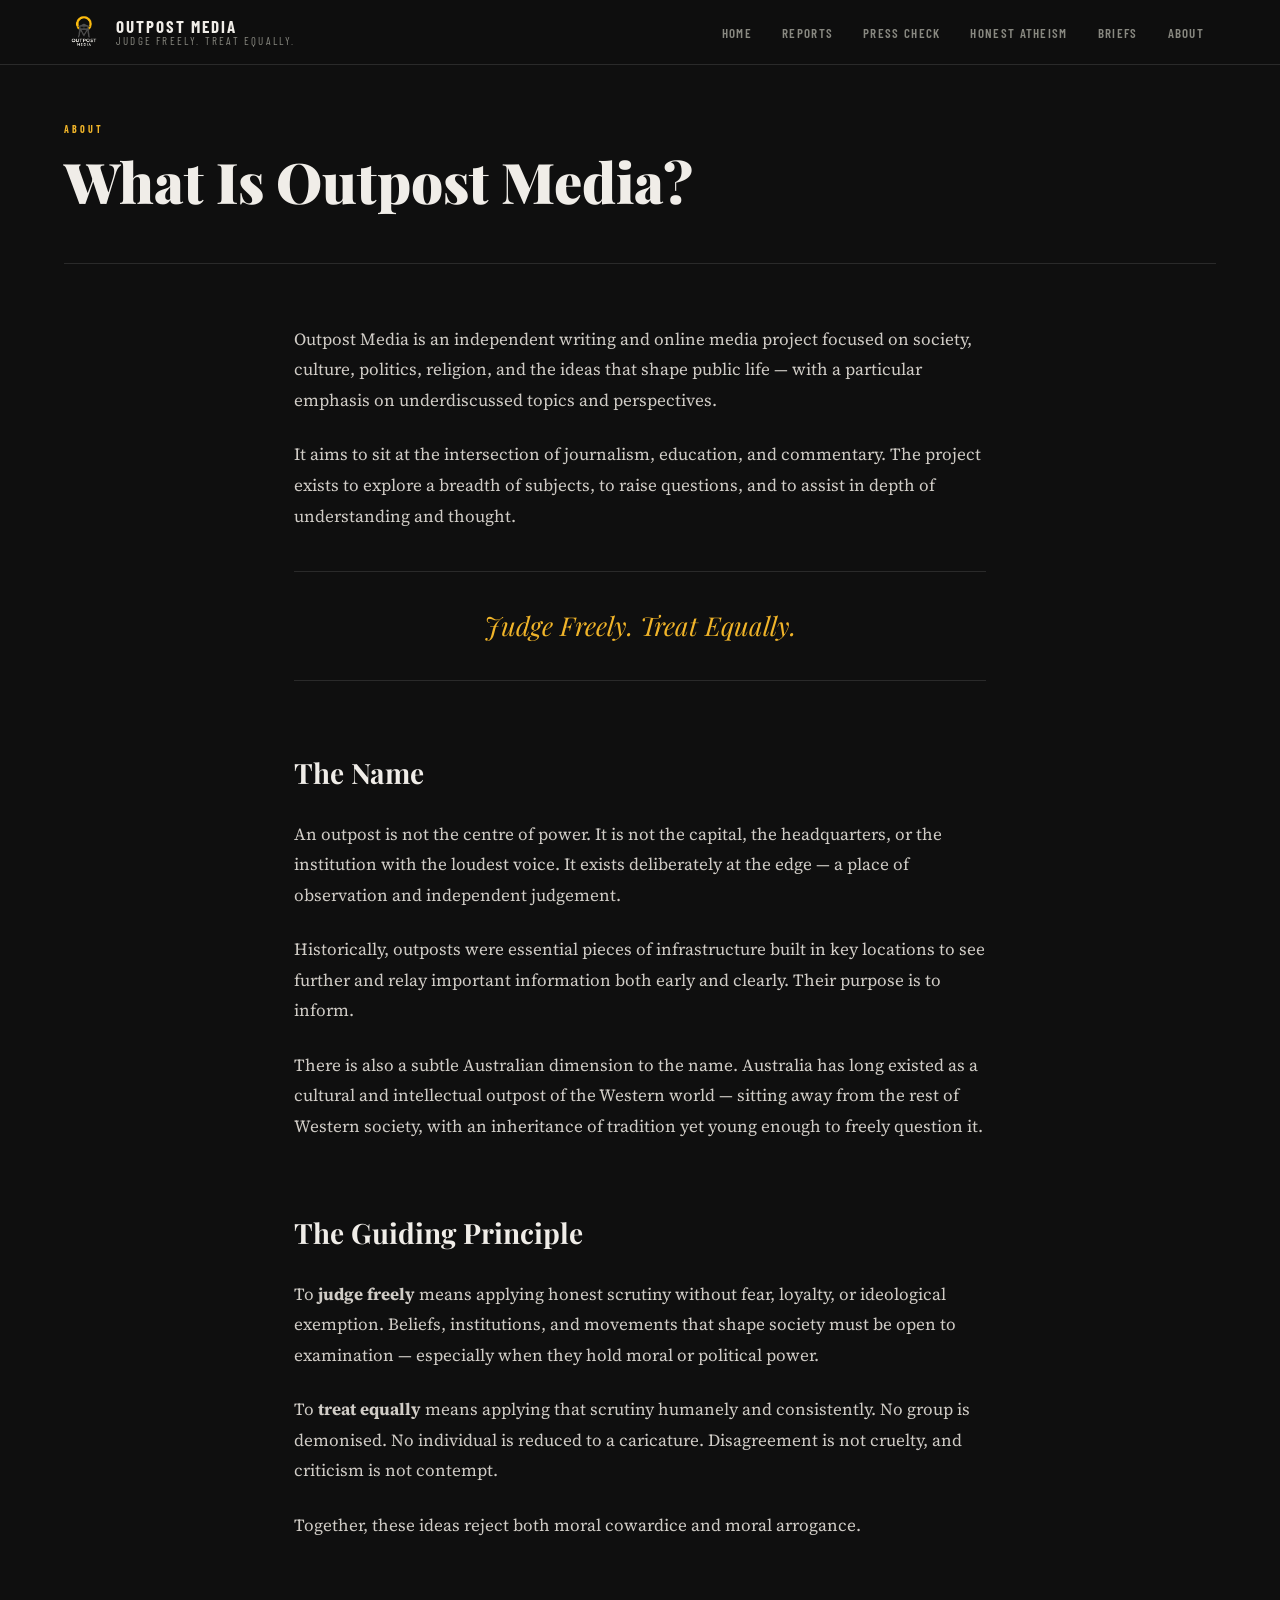
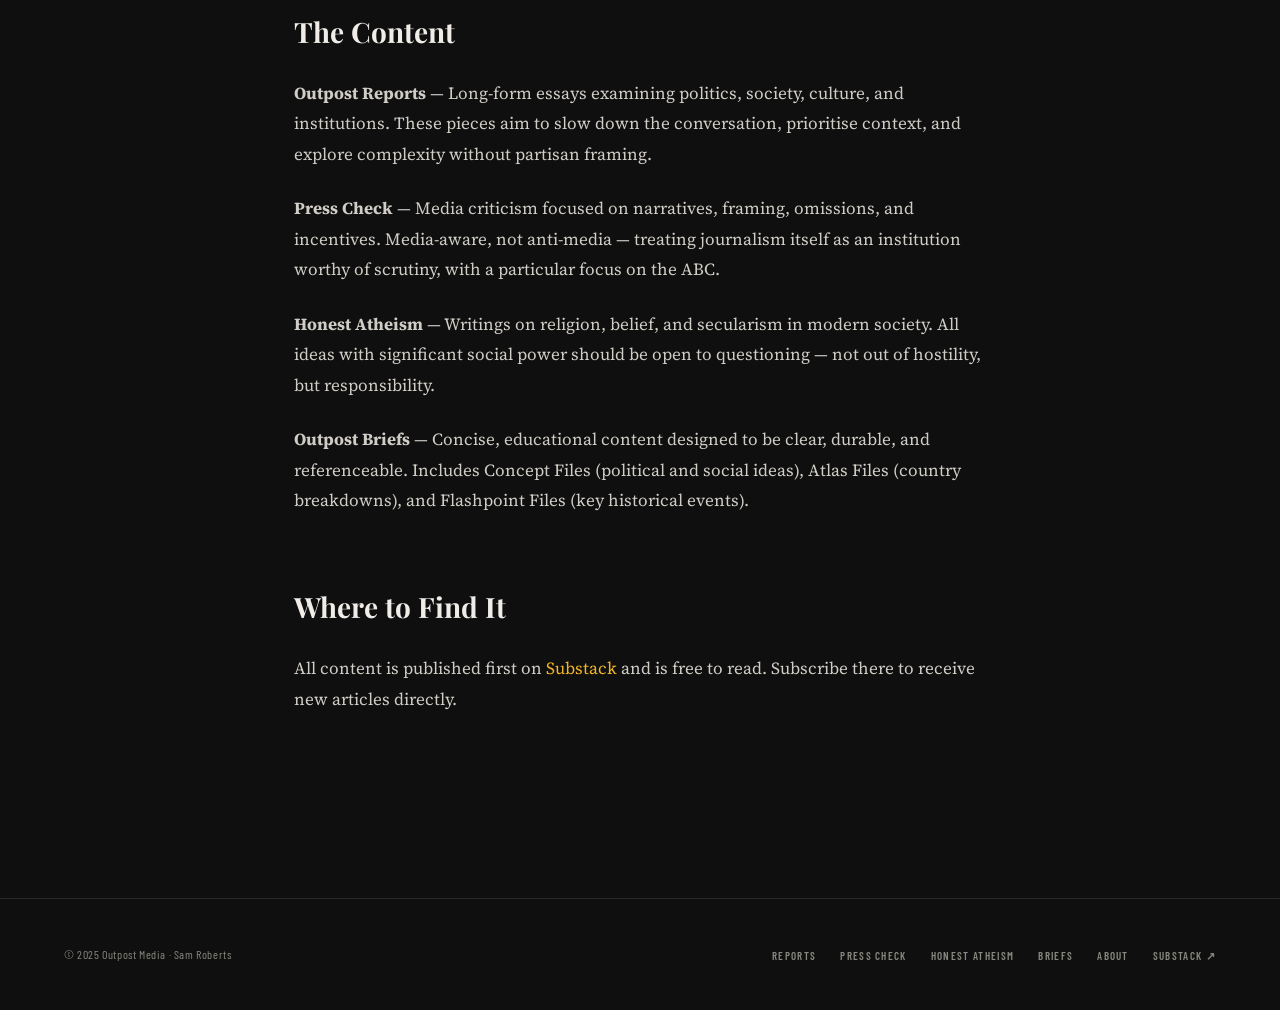
==== commit 4f725a96: "Add files via upload" ====
--- a/about.html
+++ b/about.html
@@ -94,7 +94,12 @@
     </div>
   </footer>
 
-  <script src="articles.js"></script>
+  <script src="articles-reports.js"></script>
+  <script src="articles-presscheck.js"></script>
+  <script src="articles-atheism.js"></script>
+  <script src="articles-briefs-atlas.js"></script>
+  <script src="articles-briefs-concept.js"></script>
+  <script src="articles-briefs-flashpoint.js"></script>
   <script src="app.js"></script>
 </body>
 </html>
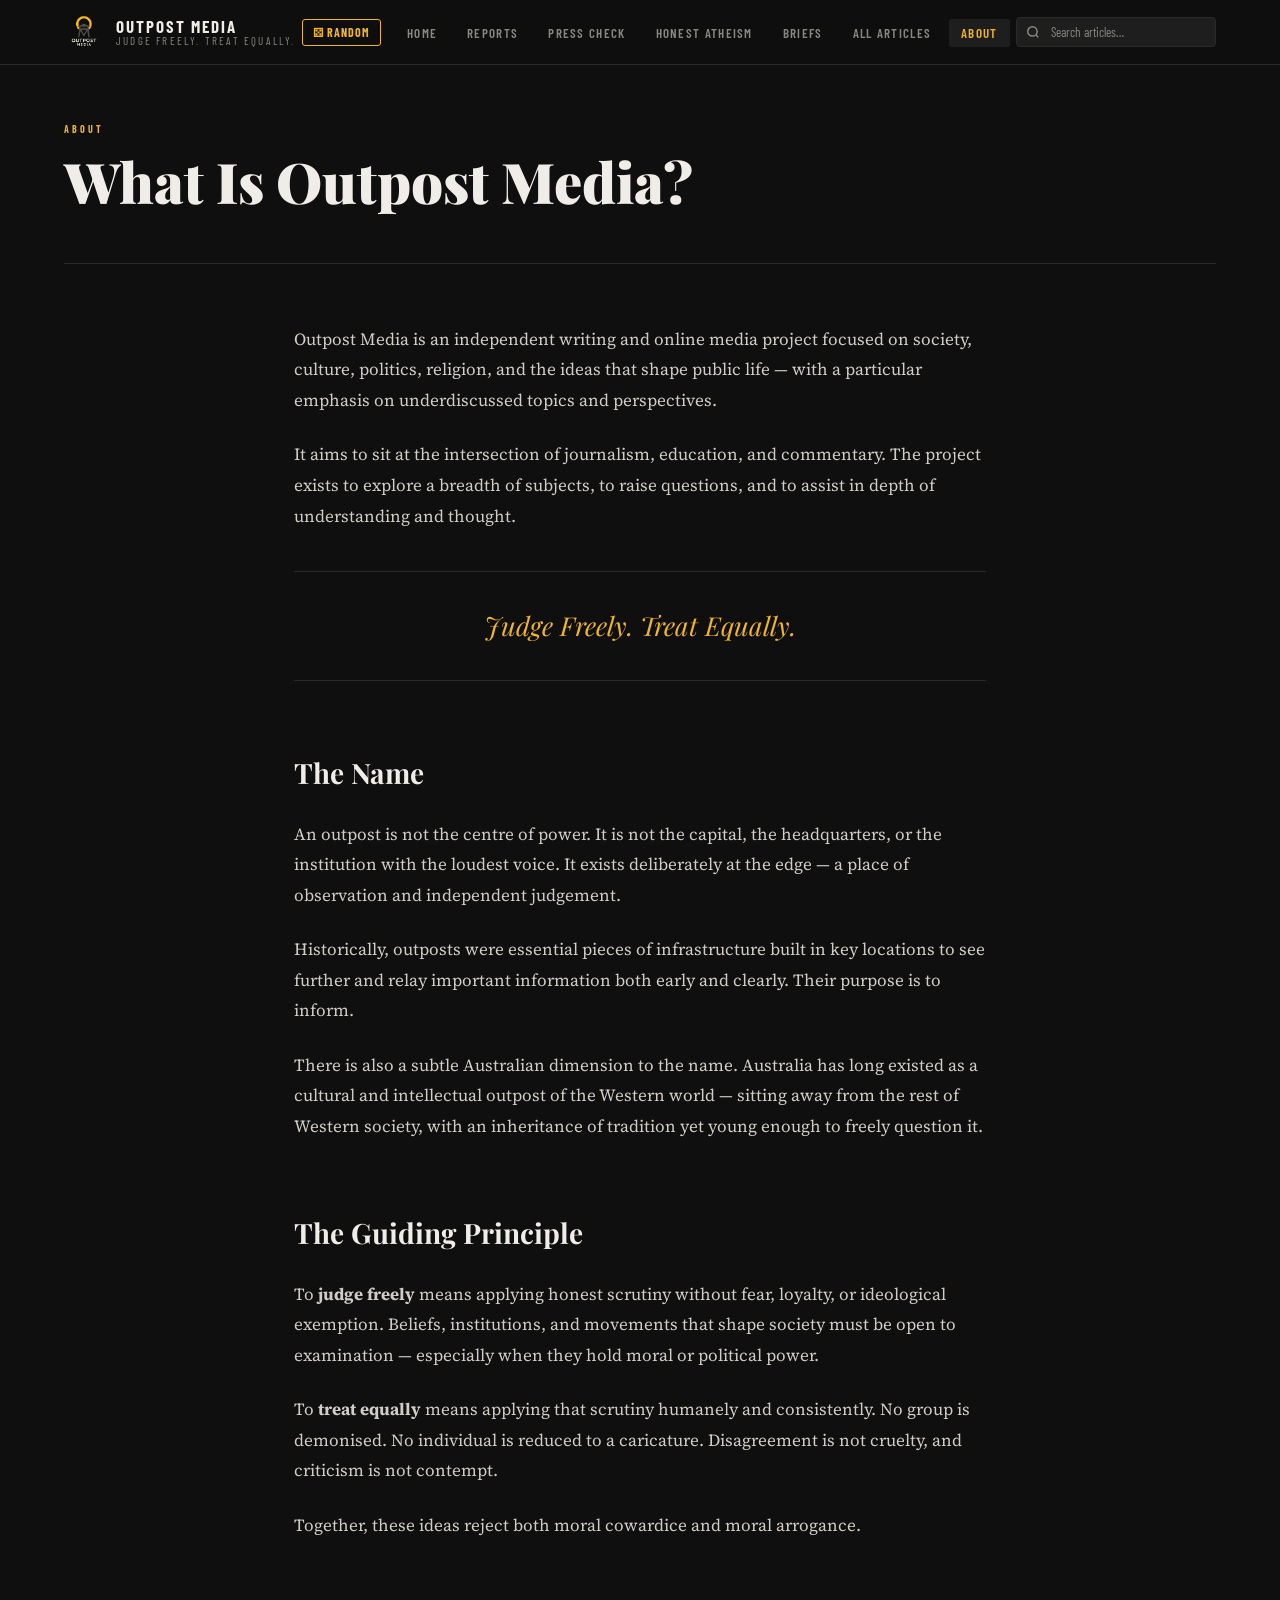
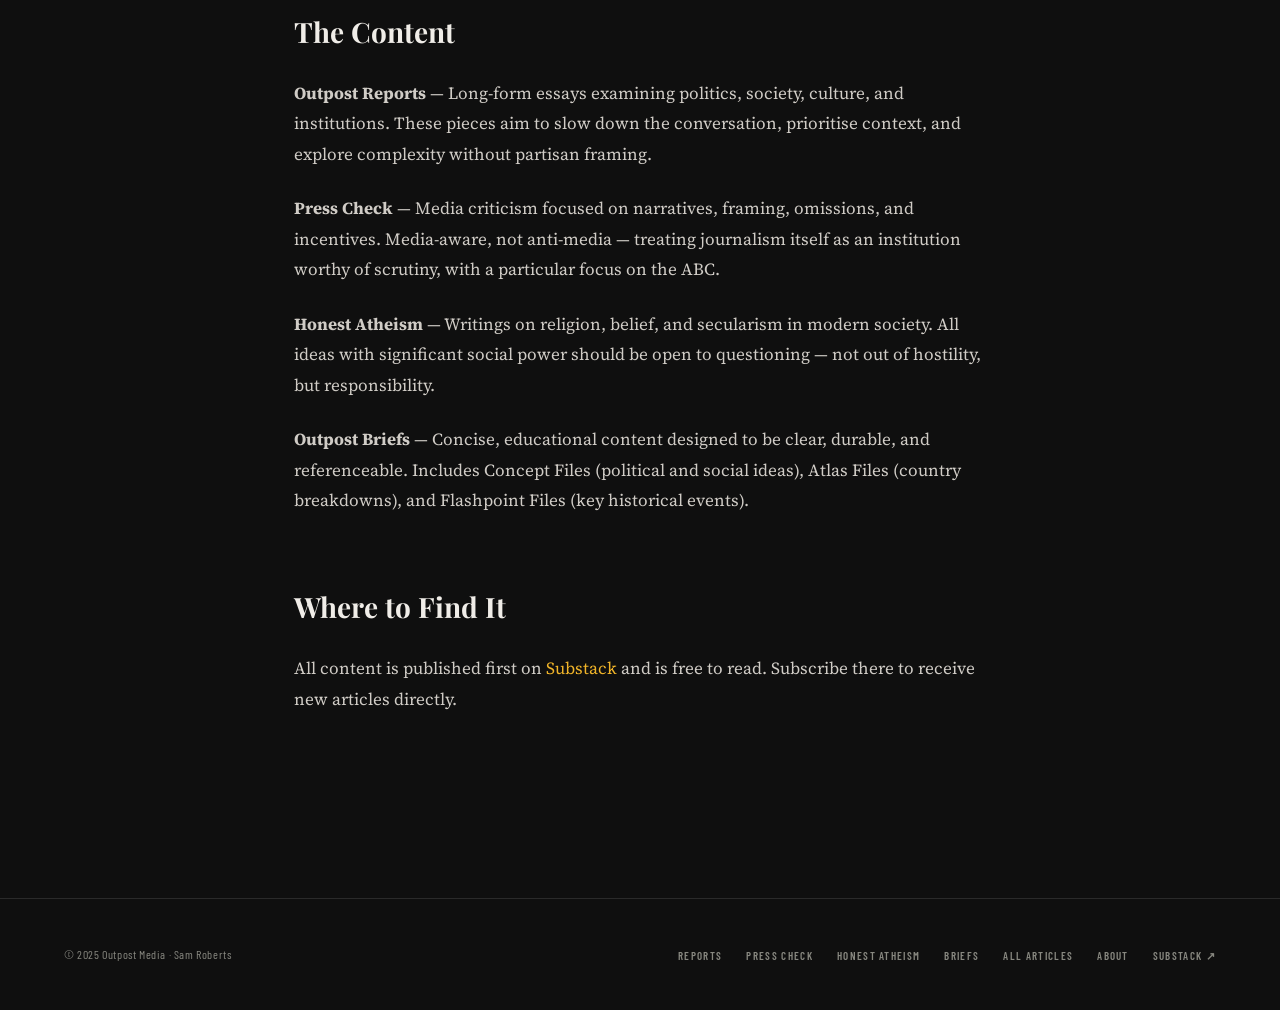
==== commit 2cd1f911: "Add files via upload" ====
--- a/about.html
+++ b/about.html
@@ -22,14 +22,25 @@
       <button class="nav-toggle" id="nav-toggle" aria-label="Toggle navigation">
         <span></span><span></span><span></span>
       </button>
+      <div class="nav-actions">
+        <button class="btn-random" id="btn-random" title="Take me somewhere">⚄ Random</button>
+      </div>
       <ul class="nav-links" id="nav-links">
         <li><a href="index.html">Home</a></li>
         <li><a href="outpost-reports.html">Reports</a></li>
         <li><a href="press-check.html">Press Check</a></li>
         <li><a href="honest-atheism.html">Honest Atheism</a></li>
         <li><a href="outpost-briefs.html">Briefs</a></li>
+        <li><a href="all-articles.html">All Articles</a></li>
         <li><a href="about.html">About</a></li>
       </ul>
+      <div class="nav-search">
+        <span class="nav-search-icon">
+          <svg width="14" height="14" viewBox="0 0 24 24" fill="none" stroke="currentColor" stroke-width="2.5"><circle cx="11" cy="11" r="8"/><line x1="21" y1="21" x2="16.65" y2="16.65"/></svg>
+        </span>
+        <input type="text" class="nav-search-input" id="nav-search-input" placeholder="Search articles…" autocomplete="off">
+        <div class="search-dropdown" id="search-dropdown"></div>
+      </div>
     </div>
   </nav>
 
@@ -88,6 +99,7 @@
         <li><a href="press-check.html">Press Check</a></li>
         <li><a href="honest-atheism.html">Honest Atheism</a></li>
         <li><a href="outpost-briefs.html">Briefs</a></li>
+        <li><a href="all-articles.html">All Articles</a></li>
         <li><a href="about.html">About</a></li>
         <li><a href="https://outpostmedia.substack.com" target="_blank" rel="noopener">Substack ↗</a></li>
       </ul>
--- a/styles.css
+++ b/styles.css
@@ -698,3 +698,188 @@
   .article-body blockquote { font-size: 18px; }
   .footer-inner { flex-direction: column; align-items: flex-start; }
 }
+
+/* ── SEARCH BAR ──────────────────────────────────────────────── */
+.nav-search {
+  position: relative;
+  display: flex;
+  align-items: center;
+}
+
+.nav-search-input {
+  background: var(--bg-3);
+  border: 1px solid var(--border);
+  border-radius: 4px;
+  color: var(--white);
+  font-family: var(--font-ui);
+  font-size: 13px;
+  padding: 6px 12px 6px 34px;
+  width: 200px;
+  outline: none;
+  transition: border-color 0.2s, width 0.3s;
+}
+
+.nav-search-input::placeholder {
+  color: var(--muted);
+}
+
+.nav-search-input:focus {
+  border-color: var(--gold);
+  width: 260px;
+}
+
+.nav-search-icon {
+  position: absolute;
+  left: 10px;
+  color: var(--muted);
+  pointer-events: none;
+  line-height: 0;
+}
+
+.search-dropdown {
+  display: none;
+  position: absolute;
+  top: calc(100% + 6px);
+  right: 0;
+  width: 340px;
+  background: var(--bg-2);
+  border: 1px solid var(--border);
+  border-radius: 6px;
+  box-shadow: 0 8px 32px rgba(0,0,0,0.5);
+  z-index: 200;
+  max-height: 420px;
+  overflow-y: auto;
+}
+
+.search-dropdown.open {
+  display: block;
+}
+
+.search-result {
+  display: flex;
+  align-items: center;
+  gap: 12px;
+  padding: 10px 14px;
+  text-decoration: none;
+  border-bottom: 1px solid var(--border);
+  transition: background 0.15s;
+}
+
+.search-result:last-child {
+  border-bottom: none;
+}
+
+.search-result:hover {
+  background: var(--bg-3);
+}
+
+.search-result-thumb {
+  width: 48px;
+  height: 48px;
+  object-fit: cover;
+  border-radius: 3px;
+  flex-shrink: 0;
+  background: var(--bg-3);
+}
+
+.search-result-info {
+  flex: 1;
+  min-width: 0;
+}
+
+.search-result-title {
+  font-family: var(--font-ui);
+  font-size: 13px;
+  font-weight: 600;
+  color: var(--white);
+  white-space: nowrap;
+  overflow: hidden;
+  text-overflow: ellipsis;
+  line-height: 1.3;
+}
+
+.search-result-meta {
+  font-family: var(--font-ui);
+  font-size: 11px;
+  color: var(--muted);
+  margin-top: 2px;
+}
+
+.search-no-results {
+  padding: 16px 14px;
+  font-family: var(--font-ui);
+  font-size: 13px;
+  color: var(--muted);
+  text-align: center;
+}
+
+/* ── RANDOM & ALL ARTICLES BUTTONS ────────────────────────────── */
+.nav-actions {
+  display: flex;
+  align-items: center;
+  gap: 8px;
+  margin-right: 8px;
+}
+
+.btn-random {
+  font-family: var(--font-ui);
+  font-size: 12px;
+  font-weight: 700;
+  letter-spacing: 0.08em;
+  text-transform: uppercase;
+  color: var(--gold);
+  background: none;
+  border: 1px solid var(--gold);
+  border-radius: 3px;
+  padding: 5px 10px;
+  cursor: pointer;
+  transition: background 0.2s, color 0.2s;
+  white-space: nowrap;
+}
+
+.btn-random:hover {
+  background: var(--gold);
+  color: var(--bg);
+}
+
+/* ── ALL ARTICLES PAGE ──────────────────────────────────────────── */
+.all-articles-filters {
+  display: flex;
+  gap: 8px;
+  flex-wrap: wrap;
+  margin-bottom: 32px;
+}
+
+.filter-btn {
+  font-family: var(--font-ui);
+  font-size: 12px;
+  font-weight: 700;
+  letter-spacing: 0.1em;
+  text-transform: uppercase;
+  color: var(--muted);
+  background: var(--bg-2);
+  border: 1px solid var(--border);
+  border-radius: 3px;
+  padding: 6px 14px;
+  cursor: pointer;
+  transition: all 0.2s;
+}
+
+.filter-btn:hover {
+  color: var(--white);
+  border-color: var(--white);
+}
+
+.filter-btn.active {
+  color: var(--gold);
+  border-color: var(--gold);
+  background: rgba(201,169,98,0.08);
+}
+
+@media (max-width: 640px) {
+  .nav-search-input { width: 140px; }
+  .nav-search-input:focus { width: 180px; }
+  .search-dropdown { width: 290px; right: -40px; }
+  .nav-actions { display: none; }
+  .btn-random { display: none; }
+}
